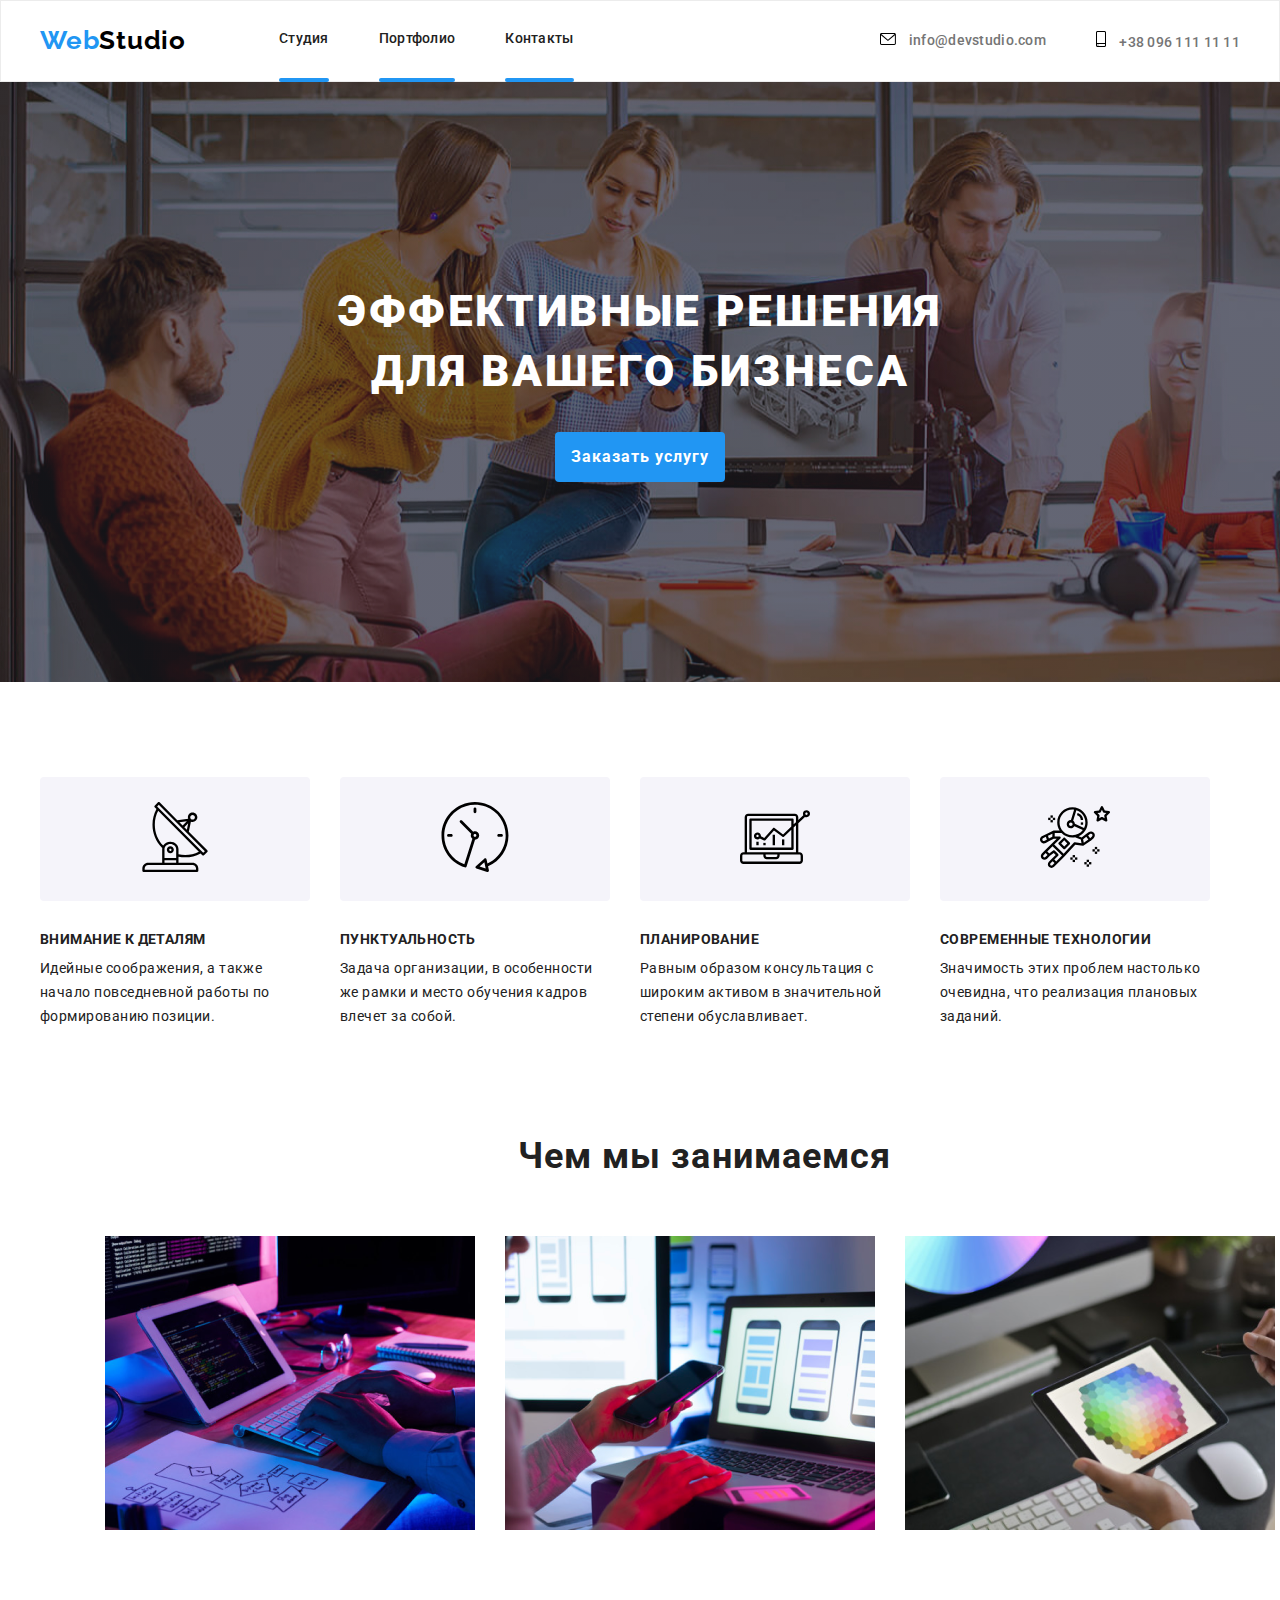
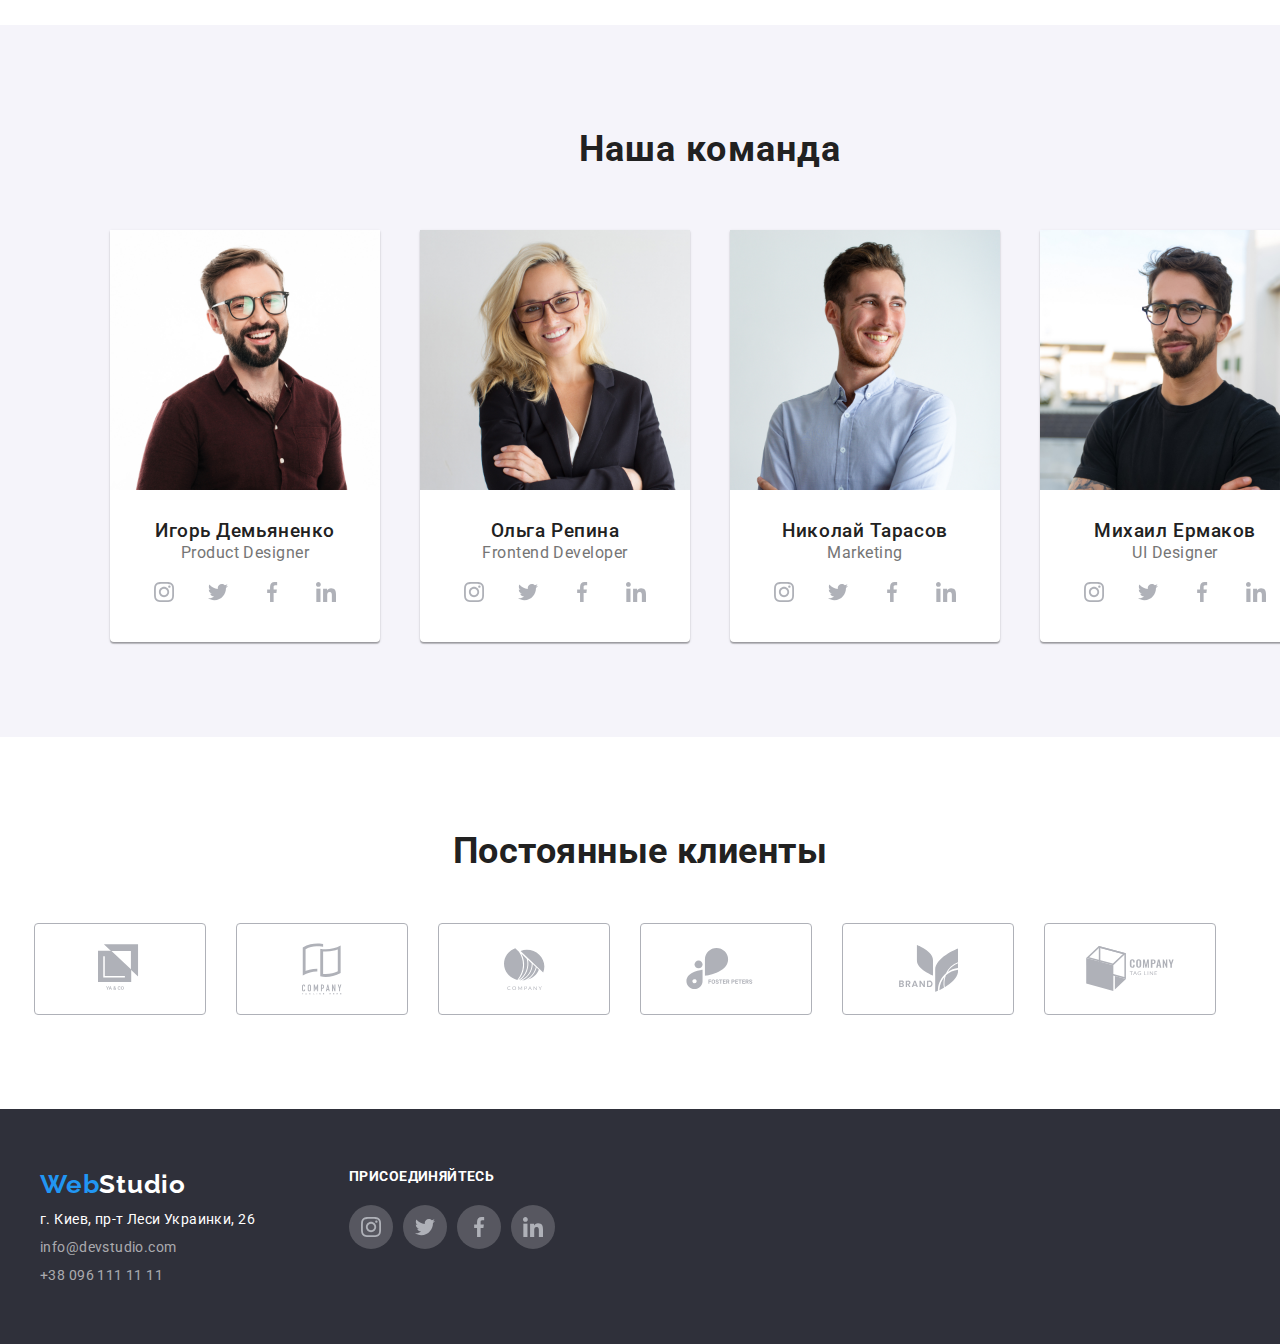
==== index.html @ 112b3b0e "копирует файлы работы №4" ====
<!DOCTYPE html>
<html lang="ru">
    <head>
    <meta charset="UTF-8">
    <meta name="viewport" content="width=device-width, initial-scale=1.0">
    <title> WebStudio </title>
    <link rel="stylesheet" href="https://cdnjs.cloudflare.com/ajax/libs/modern-normalize/1.0.0/modern-normalize.min.css"
    integrity="sha512-ISS7cAi1PEhQ8jnbJpJZMd29NlhNj4AWYyLOSp2CE/CsHxTCu+r+t0D2yoJudVrd0/8fTVPUVDzY5Tvli75u/g=="
    crossorigin="anonymous" />
    <link rel="preconnect" href="https://fonts.gstatic.com">
    <link href="https://fonts.googleapis.com/css2?family=Raleway&family=Roboto:wght@400;700;900&display=swap" rel="stylesheet">
    <link rel="stylesheet" href="./css/styles.css" />
    </head>
    <body class="body">

    <!--HEADER-->
        <header class="header">
            <div class="container">
                <nav class="container-nav" >
                <a lang="en" href="./index.html" class="logo"> <span class="logo-web">Web</span>Studio</a>
                <ul class="nav-list">
                    <li class="item"> <a class="nav-links current" href="./index.html"> Студия </a> </li>
                    <li class="item"> <a class="nav-links current" href="./portfolio.html"> Портфолио </a> </li>
                    <li class="item"> <a class="nav-links current" href=""> Контакты </a> </li>
                </ul>
                </nav>
                <ul class="cont-link list" >
                    <li class="item-cont">
                          <a class="contacts-link" href="mailto:info@devstudio.com">
                            <svg class="contacts-icon-mail">
                                <use href="./images/sprite.svg#icon-envelope">

                                </use>
                            </svg>    
                        info@devstudio.com </a>
                    </li>
                    <li class="item-cont">
                          <a class="contacts-link" href="tel:+380961111111">
                            <svg class="contacts-icon-phone">
                                <use href="./images/sprite.svg#icon-smartphone">
                            
                                </use>
                            </svg>
                     +38 096 111 11 11 </a>
                    </li>
                </ul>
           
            </div>
        </header>
 
    <!--HERO-->
        <main>
        <section class="hero-section">
            
            <div class="hero-container">
                <h1 class="hero-title">
                    Эффективные решения для вашего бизнеса</h1> 
                <button class="hero-button" type="button">Заказать услугу</button>
            </div>
        </section>

    <!--DETAILS-->
        <section class="details-section" >
            <div class="container">
                <ul class="opportunoties-icon-list">
                    <li class="list-item-icon">
                        <svg class="opportunities-icon">
                            <use href="./images/sprite.svg#antenna"></use>
                        </svg>
                    </li>
                    <li class="list-item-icon">
                        <svg class="opportunities-icon">
                            <use href="./images/sprite.svg#clock"></use>
                        </svg>
                    </li>
                    <li class="list-item-icon">
                        <svg class="opportunities-icon">
                            <use href="./images/sprite.svg#diagram"></use>
                        </svg>
                    </li>
                    <li class="list-item-icon">
                        <svg class="opportunities-icon">
                            <use href="./images/sprite.svg#astronaut"></use>
                        </svg>
                    </li>
                </ul>
            </div>
            <div class="container"> 
                <ul class="details">
                    <li class="details-list"><h2 class="details-list-titles">Внимание к деталям</h2><p class="description">Идейные соображения,
                     а также начало повседневной работы по формированию
                      позиции.</p></li>
                    <li class="details-list"><h2 class="details-list-titles">Пунктуальность</h2><p class="description">Задача организации, в особенности
                     же рамки и место обучения кадров влечет за собой.</p></li>
                    <li class="details-list"><h2 class="details-list-titles">Планирование</h2><p class="description">Равным образом консультация с широким 
                    активом в значительной степени обуславливает.</p></li>
                    <li class="details-list"><h2 class="details-list-titles">Современные технологии</h2><p class="description">Значимость этих проблем
                     настолько очевидна, что реализация плановых заданий.</p></li>
                </ul>
            </div>
           
        </section>

       <!-- Whot we do-->
       <section class="whotwedo-section">
            <div class="container"><h2 class="imeges-title">Чем мы занимаемся</h2>
                <ul class="imeges-list">
                    <li class="whotwedo-item"> <img src="./images/img-1.png" alt="#" width="370" height="294"></li>
                    <li class="whotwedo-item"> <img src="./images/img-2.png" alt="#" width="370" height="294"></li>
                    <li class="whotwedo-item"> <img src="./images/img-3.png" alt="#" width="370" height="294"></li>
                </ul>
            </div>
       </section> 

       <!-- Team -->
            <section class="our-team">
                <div class="container"><h2 class="our-team-title">Наша команда</h2>
                <ul class="our-team-list">
                    <li class="our-team-list-card"> <img src="./images/igor.jpg" alt="" width="270" height="260">
                        <h3 class="name">Игорь Демьяненко</h3>
                        <p class="name-position">Product Designer</p>
                            <ul class="social-list">
                                <li class="social-list-item">
                                    <a href="" class="social-list-link">
                                        <svg class="social-list-icon">
                                            <use href="./images/sprite.svg#instagram"></use>
                                        </svg>
                                    </a>
                                </li>
                                <li class="social-list-item">
                                    <a href="" class="social-list-link">
                                        <svg class="social-list-icon">
                                            <use href="./images/sprite.svg#twitter"></use>
                                        </svg>
                                    </a>
                                </li>
                                <li class="social-list-item">
                                    <a href="" class="social-list-link">
                                        <svg class="social-list-icon">
                                            <use href="./images/sprite.svg#facebook"></use>
                                        </svg>
                                    </a>
                                </li>
                                <li class="social-list-item">
                                    <a href="" class="social-list-link">
                                        <svg class="social-list-icon">
                                            <use href="./images/sprite.svg#linkedin"></use>
                                        </svg>
                                    </a>
                                </li>
                            </ul>
                    </li>
                    <li class="our-team-list-card"> <img src="./images/olga.jpg" alt="" width="270" height="260">
                        <h3 class="name">Ольга Репина</h3>
                        <p class="name-position">Frontend Developer</p>
                            <ul class="social-list">
                                <li class="social-list-item">
                                    <a href="" class="social-list-link">
                                        <svg class="social-list-icon">
                                            <use href="./images/sprite.svg#instagram"></use>
                                        </svg>
                                    </a>
                                </li>
                                <li class="social-list-item">
                                    <a href="" class="social-list-link">
                                        <svg class="social-list-icon">
                                            <use href="./images/sprite.svg#twitter"></use>
                                        </svg>
                                    </a>
                                </li>
                                <li class="social-list-item">
                                    <a href="" class="social-list-link">
                                        <svg class="social-list-icon">
                                            <use href="./images/sprite.svg#facebook"></use>
                                        </svg>
                                    </a>
                                </li>
                                <li class="social-list-item">
                                    <a href="" class="social-list-link">
                                        <svg class="social-list-icon">
                                            <use href="./images/sprite.svg#linkedin"></use>
                                        </svg>
                                    </a>
                                </li>
                            </ul>
                            
                    </li>
                    <li class="our-team-list-card"> <img src="./images/nikolai.jpg" alt="" width="270" height="260">
                        <h3 class="name">Николай Тарасов</h3>
                        <p class="name-position">Marketing</p>
                            <ul class="social-list">
                                <li class="social-list-item">
                                    <a href="" class="social-list-link">
                                        <svg class="social-list-icon">
                                            <use href="./images/sprite.svg#instagram"></use>
                                        </svg>
                                    </a>
                                </li>
                                <li class="social-list-item">
                                    <a href="" class="social-list-link">
                                        <svg class="social-list-icon">
                                            <use href="./images/sprite.svg#twitter"></use>
                                        </svg>
                                    </a>
                                </li>
                                <li class="social-list-item">
                                    <a href="" class="social-list-link">
                                        <svg class="social-list-icon">
                                            <use href="./images/sprite.svg#facebook"></use>
                                        </svg>
                                    </a>
                                </li>
                                <li class="social-list-item">
                                    <a href="" class="social-list-link">
                                        <svg class="social-list-icon">
                                            <use href="./images/sprite.svg#linkedin"></use>
                                        </svg>
                                    </a>
                                </li>
                            </ul>
                    </li>
                    <li class="our-team-list-card"> <img src="./images/mikhail.jpg" alt="" width="270" height="260">
                        <h3 class="name">Михаил Ермаков</h3>
                        <p class="name-position">UI Designer</p>
                            <ul class="social-list">
                                <li class="social-list-item">
                                    <a href="" class="social-list-link">
                                        <svg class="social-list-icon">
                                            <use href="./images/sprite.svg#instagram"></use>
                                        </svg>
                                    </a>
                                </li>
                                <li class="social-list-item">
                                    <a href="" class="social-list-link">
                                        <svg class="social-list-icon">
                                            <use href="./images/sprite.svg#twitter"></use>
                                        </svg>
                                    </a>
                                </li>
                                <li class="social-list-item">
                                    <a href="" class="social-list-link">
                                        <svg class="social-list-icon">
                                            <use href="./images/sprite.svg#facebook"></use>
                                        </svg>
                                    </a>
                                </li>
                                <li class="social-list-item">
                                    <a href="" class="social-list-link">
                                        <svg class="social-list-icon">
                                            <use href="./images/sprite.svg#linkedin"></use>
                                        </svg>
                                    </a>
                                </li>
                            </ul>
                    </li>
                </ul>
                </div>
          
            </section>

            <!--Client section--> 

            <section class="client-section">
                <div class="container">
                    <h2 class="client-title">Постоянные клиенты</h2>
                    <ul class="client-list">
                        <li>
                            <a href="#" class="client-link">
                                <svg class="client-icon logo-1">
                                    <use href="./images/sprite.svg#logo-1"></use>
                                </svg>
                            </a>
                        </li>
                        <li>
                            <a href="#" class="client-link">
                                <svg class="client-icon logo-2">
                                    <use href="./images/sprite.svg#logo-2"></use>
                                </svg>
                            </a>
                        </li>
                        <li>
                            <a href="#" class="client-link">
                                <svg class="client-icon logo-3">
                                    <use href="./images/sprite.svg#logo-3"></use>
                                </svg>
                            </a>
                        </li>
                        <li>
                            <a href="#" class="client-link ">
                                <svg class="client-icon logo-4">
                                    <use href="./images/sprite.svg#logo-4"></use>
                                </svg>
                            </a>
                        </li>
                        <li>
                            <a href="#" class="client-link">
                                <svg class="client-icon logo-5">
                                    <use href="./images/sprite.svg#logo-5"></use>
                                </svg>
                            </a>
                        </li>
                        <li>
                            <a href="#" class="client-link">
                                <svg class="client-icon  logo-6">
                                    <use href="./images/sprite.svg#logo-6"></use>
                                </svg>
                            </a>
                        </li>
                    </ul>
                </div>
            </section>
        </main>

       <!--Footer-->
        <footer class="footer"> 
        <div class="footer-container">  
            <div class="address-container">
                <a lang="en" href="./index.html" class="logo">
                    <span class="logo-web">Web</span>Studio</a>
                
                <address>
                    <ul class="address">
                        <li class="footer-navigation-list-item"> <a class="address-color"
                                href="https://www.google.com/maps/place/%D0%B1%D1%83%D0%BB.+%D0%9B%D0%B5%D1%81%D0%B8+%D0%A3%D0%BA%D1%80%D0%B0%D0%B8%D0%BD%D0%BA%D0%B8,+26,+%D0%9A%D0%B8%D0%B5%D0%B2,+02000/@50.4265841,30.5361971,17z/data=!3m1!4b1!4m5!3m4!1s0x40d4cf0e033ecbe9:0x57a4dffefec77da0!8m2!3d50.4265807!4d30.5383858">
                                г. Киев, пр-т Леси Украинки, 26 </a> </li>
                        <li class="footer-navigation-list-item"> <a href="mailto:info@devstudio.com">
                                info@devstudio.com </a> </li>
                        <li class="footer-navigation-list-item"> <a href="tel:+380961111111">
                                +38 096 111 11 11 </a> </li>
                    </ul>
                </address>
            </div> 
             
            <div class="join-us">
                <h3 class="footer-title">
                    присоединяйтесь
                </h3>
                <ul class="social-list-footer">
                    <li class="footer-social-item">
                        <a href="" class="footer-social-link">
                            <svg class="social-list-icon">
                                <use href="./images/sprite.svg#instagram"></use>
                            </svg>
                        </a>
                    </li>
                    <li class="footer-social-item">
                        <a href="" class="footer-social-link">
                            <svg class="social-list-icon">
                                <use href="./images/sprite.svg#twitter"></use>
                            </svg>
                        </a>
                    </li>
                    <li class="footer-social-item">
                        <a href="" class="footer-social-link">
                            <svg class="social-list-icon">
                                <use href="./images/sprite.svg#facebook"></use>
                            </svg>
                        </a>
                    </li>
                    <li class="footer-social-item">
                        <a href="" class="footer-social-link">
                            <svg class="social-list-icon">
                                <use href="./images/sprite.svg#linkedin"></use>
                            </svg>
                        </a>
                    </li>
                </ul>
            </div>
        </div>
    
    
        </footer>
    </body>

</html>
---- css/styles.css ----
body {
  margin: 0;
  background-color: var(--white-color);
  color: var(--text-head-color);
  font-family: "Roboto", sans-serif;
  /* font-weight: var(--bold-font-weight);
  letter-spacing: var(--letter-spacing); */
  font-style: normal;
  letter-spacing: 0.03em;
}

h1,
h2,
h3,
h4,
h5,
h6,
p {
  margin: 0px;
}

ul {
  list-style-type: none;
  margin: 0px;
  padding: 0px;
}
link {
  font-style: none;
  text-decoration: none;
}
img {
  display: block;
  min-width: 100px;
}
a {
  text-decoration: none;
}
button {
  font-family: inherit;
}

:root {
  --text-font: "Roboto", sans-serif;
  --text-main-color: #757575;
  --icon-color: #afb1b8;
  --text-head-color: #212121;
  --accent-color: #2196f3;
  --white-color: #ffffff;
  --black-color: #000000;
  --contacts-color: rgba(255, 255, 255, 0.6);
  --background-main: #2f303a;
  --background-team: #f5f4fa;
  --border-work-examples: #eeeeee;
  --portfolio-border: #ececec;
}
.container {
  width: 1200px;
  margin: 0 auto;
  padding: 0px 15px;
}

/*======= HEADER ======*/
.header {
  display: flex;
  align-items: center;
  height: 80px;
  border: 1px solid #ececec;
}
.header .container {
  display: flex;
  align-items: center;
}
.container-nav {
  display: flex;
  align-items: center;
}
.nav-list {
  display: flex;
  align-items: center;
}
.item {
  position: relative;
}
.nav-list .item:not(:last-child) {
  margin-right: 50px;
}
.cont-link {
  display: flex;
  margin-left: auto;
  align-items: center;
}

.cont-link .item-cont:not(:first-child) {
  margin-left: 50px;
}

.logo {
  margin-right: 93px;
  font-family: Raleway;
  font-weight: 700;
  font-size: 26px;
  line-height: 1.2;
  letter-spacing: 0.03em;
  color: #000000;
}

.logo-web {
  color: var(--accent-color);
}
.current::after {
  content: "";
  position: relative;
  display: block;
  bottom: -29px;
  left: 0px;
  height: 4px;
  border-radius: 2px;
  background-color: var(--accent-color);
}
.nav-links .current {
  color: var(--accent-color);
}
.nav-links {
  display: block;
  font-family: Roboto;
  font-style: normal;
  font-weight: 500;
  font-size: 14px;
  line-height: 1.42;
  letter-spacing: 0.02em;
  color: #212121;
}
.nav-links:focus,
.nav-links:hover {
  color: var(--accent-color);
}

.contacts-link {
  display: block;
  font-family: Roboto;
  font-style: normal;
  font-weight: 500;
  font-size: 14px;
  line-height: 1.14;
  letter-spacing: 0.02em;

  color: var(--text-main-color);
}
.contacts-link:hover,
.contacts-link:focus {
  color: var(--accent-color);
}
.contacts-icon-mail {
  width: 16px;
  height: 12px;
  margin-right: 10px;
}
.contacts-icon-phone {
  width: 10px;
  height: 16px;
  margin-right: 10px;
}
.contacts-link:hover .contacts-icon-mail,
.contacts-link:focus .contacts-icon-mail {
  fill: var(--accent-color);
}
.contacts-link:hover .contacts-icon-phone,
.contacts-link:focus .contacts-icon-phone {
  fill: var(--accent-color);
}
/* ====== HERO ======= */

.hero-section {
  background-color: #2f303a;
  background-image: linear-gradient(
      rgba(47, 48, 58, 0.4),
      rgba(47, 48, 58, 0.4)
    ),
    url(../images/hero-bg.jpg);
  padding-top: 200px;
  padding-bottom: 200px;
  text-align: center;
}

.hero-container {
  max-width: 695px;
  margin-right: auto;
  margin-left: auto;
}

.hero-title {
  font-weight: 900;
  font-size: 44px;
  line-height: 1.36;
  letter-spacing: 0.06em;
  text-transform: uppercase;
  color: #ffffff;
  margin-bottom: 30px;
}
.hero-button {
  min-width: 170px;
  padding: 10px 15px;

  font-weight: bold;
  font-size: 16px;
  line-height: 1.875;
  border-radius: 4px;
  border: 0px;
  background-color: #2196f3;
  align-items: center;
  text-align: center;
  letter-spacing: 0.06em;
  color: #ffffff;
}

/* ======== Details ========*/
.opportunoties-icon-list {
  display: flex;
}
.list-item-icon {
  background: #f5f4fa;
  border-radius: 4px;
  padding: 25px 100px;
  margin-right: 30px;
  margin-bottom: 30px;
}
.opportunities-icon {
  width: 70px;
  height: 70px;
}
.details-section {
  padding-top: 95px;
  padding-bottom: 95px;
}

.details {
  display: flex;
  width: 1170px;
  height: 101px;
}

.details-list:not(:last-child) {
  margin-right: 30px;
}

.details-list {
  width: 270px;
}

.details-list-titles {
  margin-bottom: 10px;

  font-weight: bold;
  font-size: 14px;
  line-height: 1.143;
  letter-spacing: 0.03em;
  text-transform: uppercase;
  color: #212121;
}

.description {
  font-weight: 400;
  font-size: 14px;
  line-height: 1.71;
}

/* ===== Whot we do===== */

.whotwedo-section {
  padding-bottom: 95px;
  margin: 0px 89.5px;
}
.imeges-title {
  font-weight: bold;
  font-size: 36px;
  line-height: 1.66;
  text-align: center;
  letter-spacing: 0.03em;
  color: #212121;
  margin-bottom: 50px;
}

.imeges-list {
  display: flex;
}

.imeges-list :not(:last-child) {
  margin-right: 30px;
}

/* -- Team -- */

.our-team {
  padding: 95px;
  background-color: #f5f4fa;
}
.our-team-title {
  font-weight: bold;
  font-size: 36px;
  line-height: 1.66;
  text-align: center;
  letter-spacing: 0.03em;
  color: #212121;
  margin-bottom: 50px;
}

.our-team-list {
  display: flex;
  justify-content: space-between;
  margin-top: 50px;
}
.our-team-list > li:not(:last-child) {
  margin-right: 30px;
}

.our-team-list-card {
  display: flex;
  flex-direction: column;
  width: 270px;
  height: 412px;
  border-radius: 0px 0px 4px 4px;
  background: #ffffff;
  box-shadow: 0px 1px 3px rgba(0, 0, 0, 0.12), 0px 1px 1px rgba(0, 0, 0, 0.14),
    0px 2px 1px rgba(0, 0, 0, 0.2);
}

.our-team-list-card > img {
  width: 100%;
  height: 260px;
}

.name {
  margin: 30px auto 10px auto;
  font-weight: 500;
  line-height: 1.187;
  letter-spacing: 0.03em;
  color: #212121;
}
.name-position {
  margin: 0 auto 0 auto;
  margin-bottom: 16px;
  font-weight: normal;
  font-size: 16px;
  line-height: 1.187px;
  text-align: center;
  letter-spacing: 0.03em;
  color: #757575;
}

.social-list {
  display: flex;
  justify-content: space-between;
  padding-left: 32px;
  padding-right: 32px;
  padding-bottom: 30px;
}

.social-list-icon {
  width: 20px;
  height: 20px;
  fill: var(--icon-color);
}

.social-list-link {
  display: flex;
  justify-content: center;
  align-items: center;
  width: 44px;
  height: 44px;
  border-radius: 50%;
  background-color: #ffffff;
}
.social-list-link:hover,
.social-list-link:focus {
  background-color: var(--accent-color);
}
.social-list-link:hover .social-list-icon,
.social-list-link:focus .social-list-icon {
  fill: #ffffff;
}

/* ---Client section--- */
.client-section {
  padding-top: 94px;
  padding-bottom: 94px;
}
.client-title {
  margin-top: 0px;
  margin-bottom: 50px;
  font-weight: 700;
  font-size: 36px;
  line-height: 1.16;
  text-align: center;
}
/* .client-icon:hover,
.client-icon:focus {
  background-color: var(--accent-color);
} */
.client-list {
  display: flex;
  justify-content: center;
}
.client-link:hover,
.client-link:focus {
  fill: var(--accent-color);
  border: 1px solid var(--accent-color);
}

.client-link:last-child {
  margin-left: 0px;
}
.logo-1 {
  width: 44.27px;
  height: 49.23px;
}
.logo-2 {
  width: 40px;
  height: 52px;
}
.logo-3 {
  width: 41px;
  height: 46.6px;
}
.logo-4 {
  width: 79.66px;
  height: 42.02px;
}
.logo-5 {
  width: 59px;
  height: 47px;
}
.logo-6 {
  width: 88.48px;
  height: 45.44px;
}

.client-link {
  display: flex;
  justify-content: center;
  align-items: center;
  width: 170px;
  height: 90px;
  margin-right: 30px;
  cursor: pointer;
  border: 1px solid var(--icon-color);
  fill: var(--icon-color);
  border-radius: 4px;
}
/*  --Footer--  */

.footer {
  padding: 60px 0;
  background-color: #2f303a;
}
.footer-container {
  width: 1200px;
  padding-right: 15px;
  padding-left: 15px;
  margin-left: auto;
  margin-right: auto;
}
.address-container {
  margin-right: 70px;
}

.footer .footer-container {
  display: flex;
}
.footer-container {
  display: flex;
}
.footer-title {
  margin-top: 0px;
  margin-bottom: 20px;
  color: var(--secondary-text-color);
  font-weight: 700;
  font-size: 14px;
  line-height: 1.14;
  text-transform: uppercase;
}
.join-us {
  font-weight: 900;
  font-size: 14px;
  line-height: 1.142;
  letter-spacing: 0.03em;
  text-transform: uppercase;
  color: #ffffff;
  /* margin-bottom: 20px; */
}
.footer-social-item {
  display: flex;
  justify-content: center;
  align-items: center;
  width: 44px;
  height: 44px;
  border-radius: 50%;
  cursor: pointer;
  fill: var(--icon-color);
  background: rgba(255, 255, 255, 0.1);
}
.footer-social-item:hover .social-list-icon,
.footer-social-item:focus .social-list-icon {
  fill: #ffffff;
}
.footer-social-link {
  display: flex;
  justify-content: center;
  align-items: center;
  width: 44px;
  height: 44px;
  border-radius: 50%;
  cursor: pointer;
  fill: var(--text-main-color);
  background: rgba(255, 255, 255, 0.1);
}
.footer-social-link:hover,
.footer-social-link:focus {
  background-color: var(--accent-color);
}

.social-list-footer {
  display: flex;
  align-items: baseline;
}
.footer-social-item {
  margin-right: 10px;
}

.footer .logo {
  color: #ffffff;
}

.address > li > a {
  font-style: normal;
  font-weight: normal;
  font-size: 14px;
  line-height: 1.5px;
  letter-spacing: 0.03em;
  color: rgba(255, 255, 255, 0.6);
}
.address > li:first-of-type > a {
  color: #ffffff;
}

.footer-navigation-list-item {
  margin-top: 9px;
}

/*======PORTFOLIO========*/
.portfolio-section {
  padding-top: 77px;
  padding-bottom: 94px;
}
.portfolio-buttons {
  display: flex;
  justify-content: center;
  margin-bottom: 50px;
}

.button {
  display: inline-block;
  background-color: var(--background-team);
  font-family: Roboto;
  font-weight: 500;
  font-size: 16px;
  line-height: 1.62;
  letter-spacing: 0.03em;
  text-align: center;
  border: 0px;
  border-radius: 4px;
  padding: 6px 22px;
  margin-left: 8px;
  transition: transform 250ms cubic-bezier(0.4, 0, 0.2, 1);
}
.portfolio-card {
  display: flex;
  flex-wrap: wrap;
}
.project-card-link {
  display: block;
}
.project {
  width: 370px;
  border: 1px solid var(--border-work-examples);
  margin-right: 30px;
  margin-bottom: 30px;
}
.project:nth-child(3n) {
  margin-right: 0px;
}
.card-text {
  padding: 20px 24px;
}
.portfolio-image-title {
  margin-bottom: 4px;
  color: var(--text-head-color);
  font-weight: 700;
  font-size: 18px;
  line-height: 2;
  letter-spacing: 0.06em;
}
.image-description {
  margin-top: 0px;
  color: var(--text-main-color);
  font-weight: 400;
  font-size: 16px;
  line-height: 1.87;
}
.overlay-text-container {
  position: relative;
  overflow: hidden;
}

.overlay {
  position: absolute;
  left: 0;
  top: 0;
  width: 100%;
  height: 100%;
  color: #ffffff;
  font-style: normal;
  font-weight: normal;
  font-size: 18px;
  line-height: 1.56;
  background-color: rgb(33, 150, 243, 0.9);
  padding: 24px;
  transform: translateY(100%);
  transition: transform 250ms linear;
}
.project-card-link:hover .overlay,
.project-card-link:focus .overlay {
  transform: translateY(0%);
}
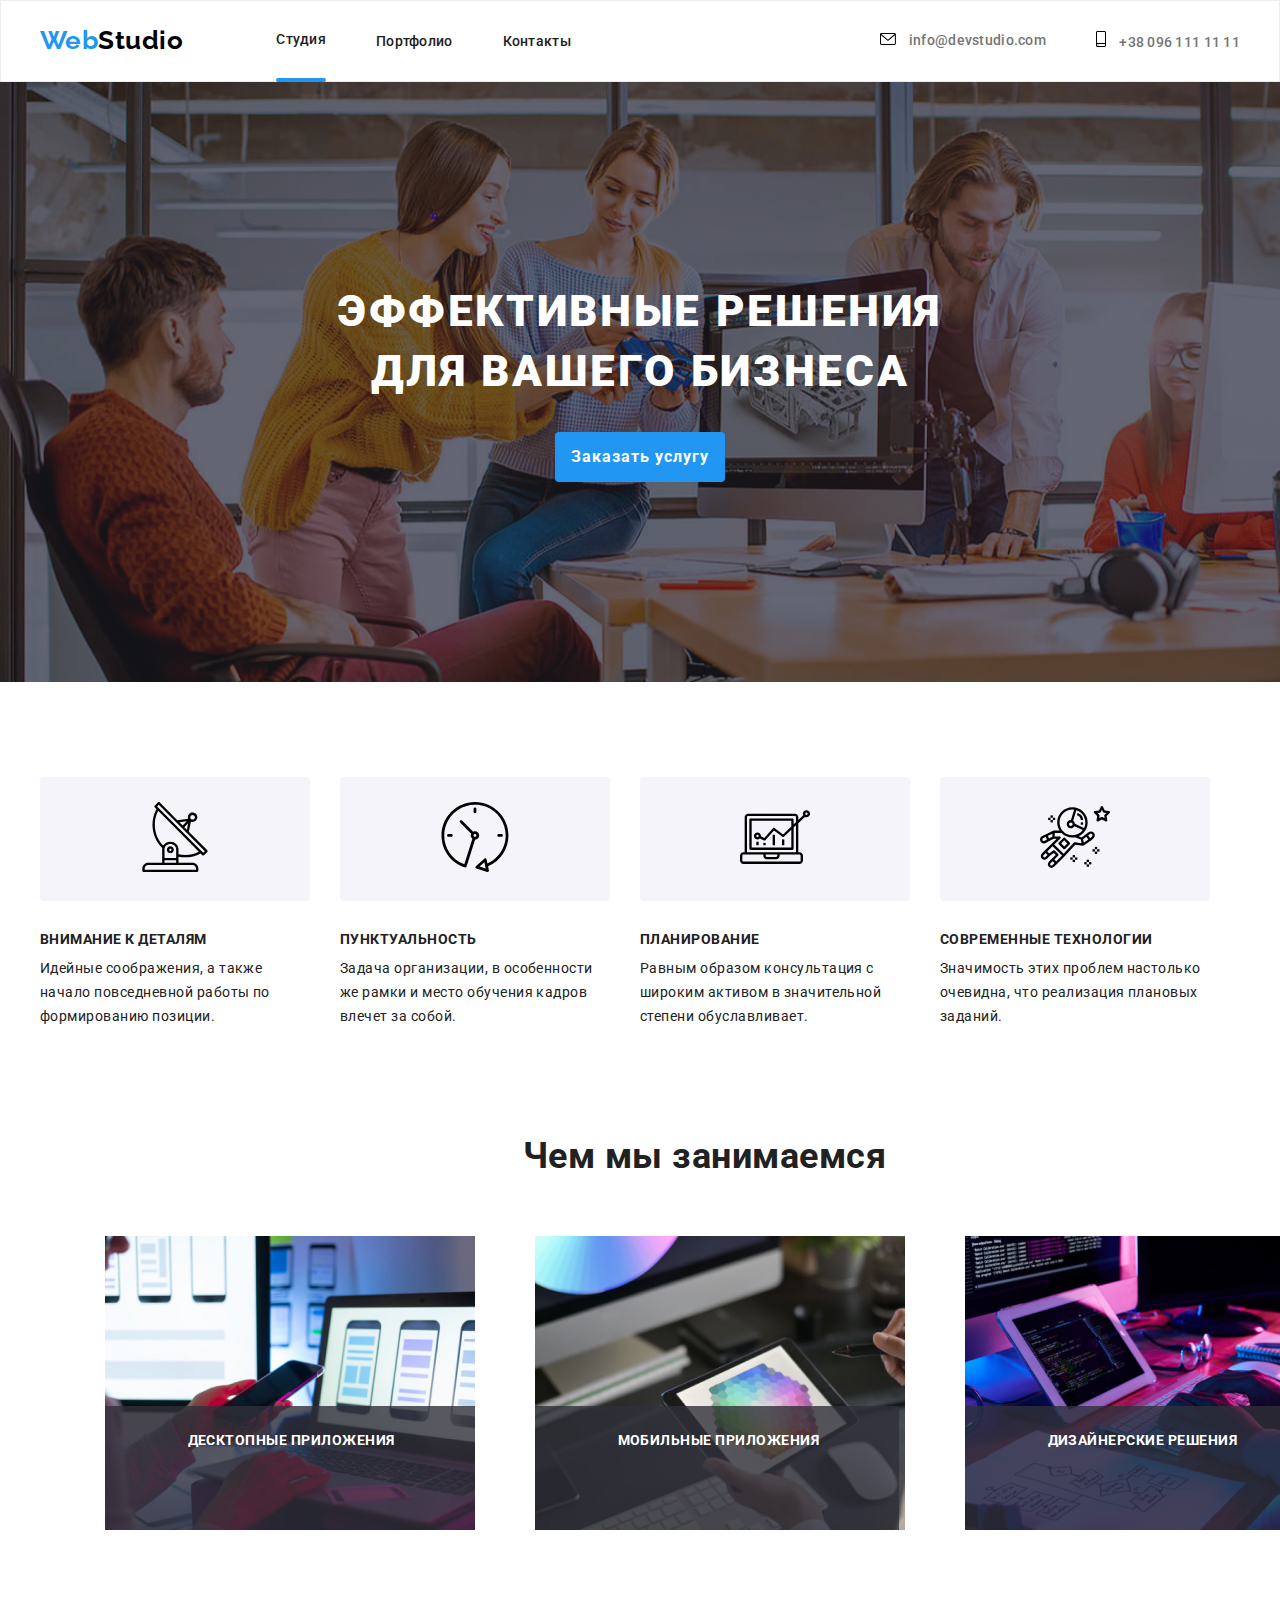
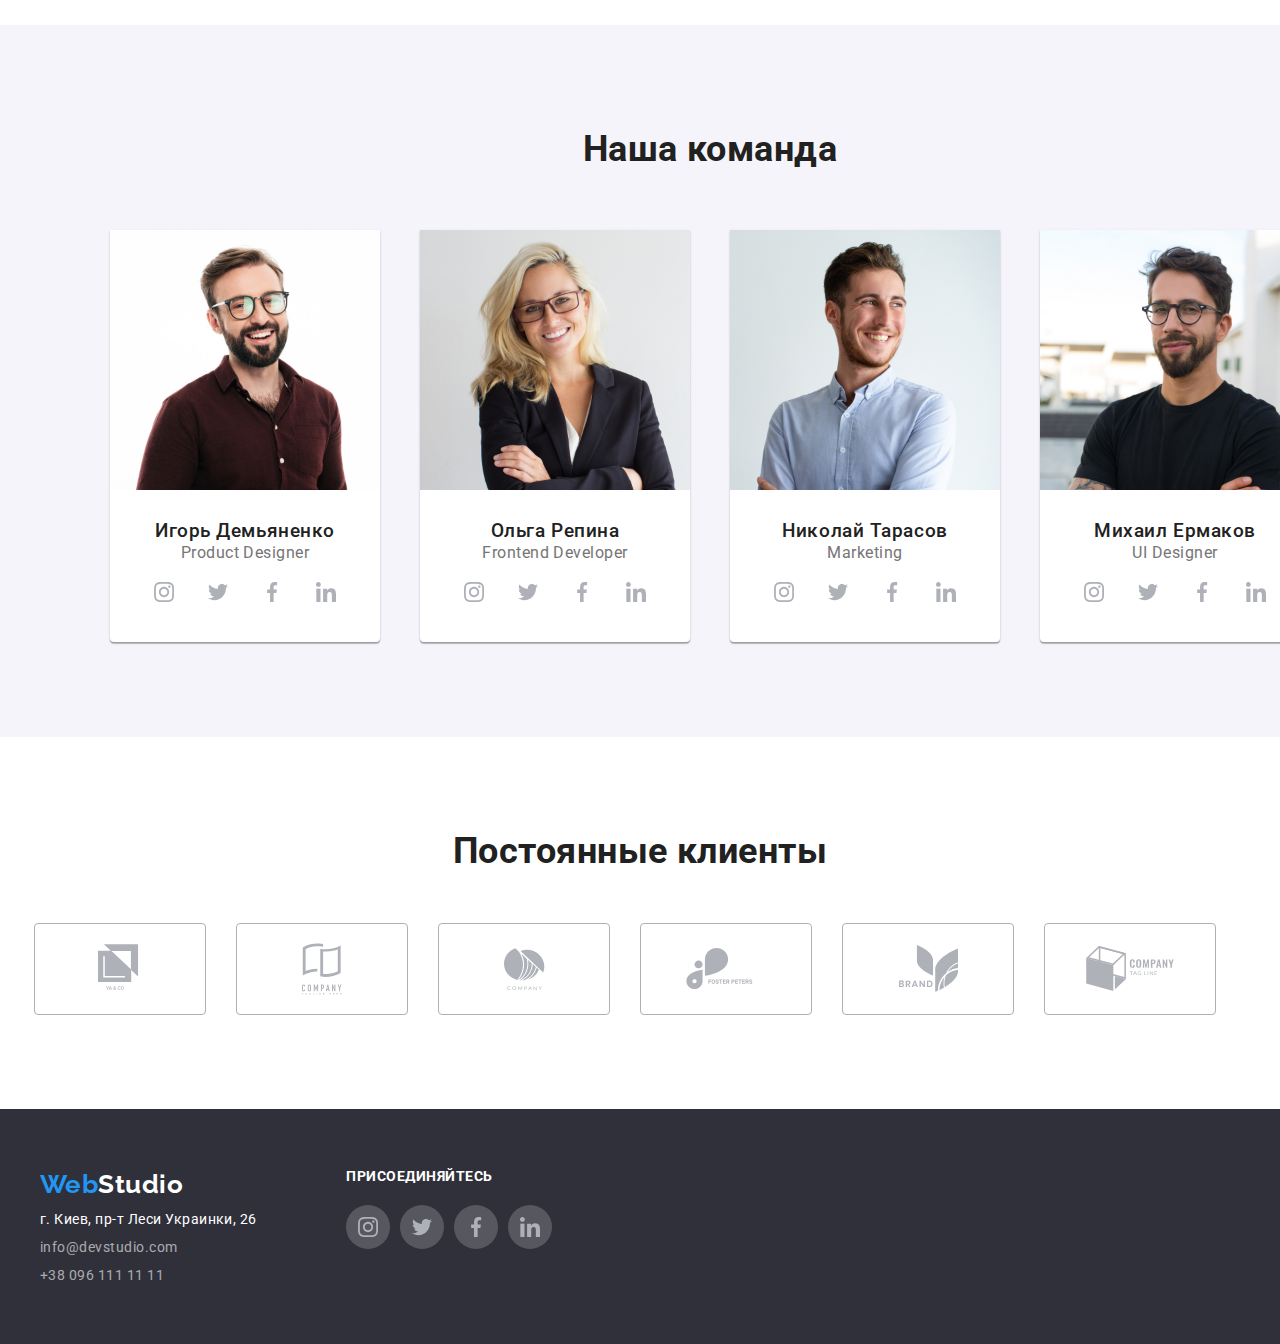
==== commit 6c300535: "добавляет transitions" ====
--- a/index.html
+++ b/index.html
@@ -8,7 +8,9 @@
     integrity="sha512-ISS7cAi1PEhQ8jnbJpJZMd29NlhNj4AWYyLOSp2CE/CsHxTCu+r+t0D2yoJudVrd0/8fTVPUVDzY5Tvli75u/g=="
     crossorigin="anonymous" />
     <link rel="preconnect" href="https://fonts.gstatic.com">
-    <link href="https://fonts.googleapis.com/css2?family=Raleway&family=Roboto:wght@400;700;900&display=swap" rel="stylesheet">
+    <link rel="preconnect" href="https://fonts.gstatic.com">
+    <link href="https://fonts.googleapis.com/css2?family=Raleway:wght@700&family=Roboto:wght@400;700;900&display=swap"
+        rel="stylesheet">
     <link rel="stylesheet" href="./css/styles.css" />
     </head>
     <body class="body">
@@ -19,9 +21,9 @@
                 <nav class="container-nav" >
                 <a lang="en" href="./index.html" class="logo"> <span class="logo-web">Web</span>Studio</a>
                 <ul class="nav-list">
-                    <li class="item"> <a class="nav-links current" href="./index.html"> Студия </a> </li>
-                    <li class="item"> <a class="nav-links current" href="./portfolio.html"> Портфолио </a> </li>
-                    <li class="item"> <a class="nav-links current" href=""> Контакты </a> </li>
+                    <li class="item"> <a class="nav-links current " href="./index.html"> Студия </a> </li>
+                    <li class="item"> <a class="nav-links " href="./portfolio.html"> Портфолио </a> </li>
+                    <li class="item"> <a class="nav-links " href=""> Контакты </a> </li>
                 </ul>
                 </nav>
                 <ul class="cont-link list" >
@@ -105,9 +107,24 @@
        <section class="whotwedo-section">
             <div class="container"><h2 class="imeges-title">Чем мы занимаемся</h2>
                 <ul class="imeges-list">
-                    <li class="whotwedo-item"> <img src="./images/img-1.png" alt="#" width="370" height="294"></li>
-                    <li class="whotwedo-item"> <img src="./images/img-2.png" alt="#" width="370" height="294"></li>
-                    <li class="whotwedo-item"> <img src="./images/img-3.png" alt="#" width="370" height="294"></li>
+                    <li class="whotwedo-item"> 
+                        <div class="whotwedo-overlay">
+                            <img src="./images/img-2.png" alt="#" width="370" height="294">
+                            <p class="whotwedo-overlay-text">Десктопные приложения</p>
+                        </div>
+                    </li>
+                    <li class="whotwedo-item"> 
+                        <div class="whotwedo-overlay">
+                            <img src="./images/img-3.png" alt="#" width="370" height="294">
+                            <p class="whotwedo-overlay-text">Мобильные приложения</p>
+                        </div>
+                    </li>
+                    <li class="whotwedo-item"> 
+                        <div class="whotwedo-overlay">
+                            <img src="./images/img-1.png" alt="#" width="370" height="294">
+                            <p class="whotwedo-overlay-text">Дизайнерские решения</p>
+                        </div>
+                    </li>
                 </ul>
             </div>
        </section> 
@@ -310,6 +327,7 @@
                 </div>
             </section>
         </main>
+        
 
        <!--Footer-->
         <footer class="footer"> 
@@ -370,6 +388,7 @@
     
     
         </footer>
+        
     </body>
 
 </html>--- a/css/styles.css
+++ b/css/styles.css
@@ -1,10 +1,7 @@
 body {
   margin: 0;
-  background-color: var(--white-color);
   color: var(--text-head-color);
   font-family: "Roboto", sans-serif;
-  /* font-weight: var(--bold-font-weight);
-  letter-spacing: var(--letter-spacing); */
   font-style: normal;
   letter-spacing: 0.03em;
 }
@@ -78,9 +75,7 @@
   display: flex;
   align-items: center;
 }
-.item {
-  position: relative;
-}
+
 .nav-list .item:not(:last-child) {
   margin-right: 50px;
 }
@@ -100,7 +95,6 @@
   font-weight: 700;
   font-size: 26px;
   line-height: 1.2;
-  letter-spacing: 0.03em;
   color: #000000;
 }
 
@@ -117,18 +111,16 @@
   border-radius: 2px;
   background-color: var(--accent-color);
 }
-.nav-links .current {
+.current {
   color: var(--accent-color);
 }
 .nav-links {
-  display: block;
-  font-family: Roboto;
-  font-style: normal;
   font-weight: 500;
   font-size: 14px;
   line-height: 1.42;
   letter-spacing: 0.02em;
   color: #212121;
+  transition: color 250ms cubic-bezier(0.4, 0, 0.2, 1);
 }
 .nav-links:focus,
 .nav-links:hover {
@@ -137,14 +129,12 @@
 
 .contacts-link {
   display: block;
-  font-family: Roboto;
-  font-style: normal;
   font-weight: 500;
   font-size: 14px;
   line-height: 1.14;
   letter-spacing: 0.02em;
-
   color: var(--text-main-color);
+  transition: color 250ms cubic-bezier(0.4, 0, 0.2, 1);
 }
 .contacts-link:hover,
 .contacts-link:focus {
@@ -154,11 +144,13 @@
   width: 16px;
   height: 12px;
   margin-right: 10px;
+  transition: fill 250ms cubic-bezier(0.4, 0, 0.2, 1);
 }
 .contacts-icon-phone {
   width: 10px;
   height: 16px;
   margin-right: 10px;
+  transition: fill 250ms cubic-bezier(0.4, 0, 0.2, 1);
 }
 .contacts-link:hover .contacts-icon-mail,
 .contacts-link:focus .contacts-icon-mail {
@@ -253,7 +245,6 @@
   font-weight: bold;
   font-size: 14px;
   line-height: 1.143;
-  letter-spacing: 0.03em;
   text-transform: uppercase;
   color: #212121;
 }
@@ -275,7 +266,6 @@
   font-size: 36px;
   line-height: 1.66;
   text-align: center;
-  letter-spacing: 0.03em;
   color: #212121;
   margin-bottom: 50px;
 }
@@ -287,7 +277,24 @@
 .imeges-list :not(:last-child) {
   margin-right: 30px;
 }
-
+.whotwedo-overlay {
+  position: relative;
+}
+.whotwedo-overlay-text {
+  padding: 27px 80px 27px 83px;
+  position: absolute;
+  bottom: 0px;
+  left: 0px;
+  max-width: 100%;
+  height: 70px;
+  background: rgba(47, 48, 58, 0.8);
+  color: var(--white-color);
+  font-weight: 700;
+  font-size: 14px;
+  line-height: 1.14;
+  text-align: center;
+  text-transform: uppercase;
+}
 /* -- Team -- */
 
 .our-team {
@@ -299,7 +306,6 @@
   font-size: 36px;
   line-height: 1.66;
   text-align: center;
-  letter-spacing: 0.03em;
   color: #212121;
   margin-bottom: 50px;
 }
@@ -339,11 +345,9 @@
 .name-position {
   margin: 0 auto 0 auto;
   margin-bottom: 16px;
-  font-weight: normal;
   font-size: 16px;
   line-height: 1.187px;
   text-align: center;
-  letter-spacing: 0.03em;
   color: #757575;
 }
 
@@ -359,6 +363,7 @@
   width: 20px;
   height: 20px;
   fill: var(--icon-color);
+  transition: fill 250ms cubic-bezier(0.4, 0, 0.2, 1);
 }
 
 .social-list-link {
@@ -369,6 +374,7 @@
   height: 44px;
   border-radius: 50%;
   background-color: #ffffff;
+  transition: background-color 250ms cubic-bezier(0.4, 0, 0.2, 1);
 }
 .social-list-link:hover,
 .social-list-link:focus {
@@ -392,48 +398,11 @@
   line-height: 1.16;
   text-align: center;
 }
-/* .client-icon:hover,
-.client-icon:focus {
-  background-color: var(--accent-color);
-} */
+
 .client-list {
   display: flex;
   justify-content: center;
 }
-.client-link:hover,
-.client-link:focus {
-  fill: var(--accent-color);
-  border: 1px solid var(--accent-color);
-}
-
-.client-link:last-child {
-  margin-left: 0px;
-}
-.logo-1 {
-  width: 44.27px;
-  height: 49.23px;
-}
-.logo-2 {
-  width: 40px;
-  height: 52px;
-}
-.logo-3 {
-  width: 41px;
-  height: 46.6px;
-}
-.logo-4 {
-  width: 79.66px;
-  height: 42.02px;
-}
-.logo-5 {
-  width: 59px;
-  height: 47px;
-}
-.logo-6 {
-  width: 88.48px;
-  height: 45.44px;
-}
-
 .client-link {
   display: flex;
   justify-content: center;
@@ -445,7 +414,43 @@
   border: 1px solid var(--icon-color);
   fill: var(--icon-color);
   border-radius: 4px;
-}
+  transition: fill 250ms cubic-bezier(0.4, 0, 0.2, 1),
+    border 250ms cubic-bezier(0.4, 0, 0.2, 1);
+}
+.client-link:hover,
+.client-link:focus {
+  fill: var(--accent-color);
+  border: 1px solid var(--accent-color);
+}
+
+.client-link:last-child {
+  margin-left: 0px;
+}
+.logo-1 {
+  width: 44.27px;
+  height: 49.23px;
+}
+.logo-2 {
+  width: 40px;
+  height: 52px;
+}
+.logo-3 {
+  width: 41px;
+  height: 46.6px;
+}
+.logo-4 {
+  width: 79.66px;
+  height: 42.02px;
+}
+.logo-5 {
+  width: 59px;
+  height: 47px;
+}
+.logo-6 {
+  width: 88.48px;
+  height: 45.44px;
+}
+
 /*  --Footer--  */
 
 .footer {
@@ -482,10 +487,8 @@
   font-weight: 900;
   font-size: 14px;
   line-height: 1.142;
-  letter-spacing: 0.03em;
   text-transform: uppercase;
   color: #ffffff;
-  /* margin-bottom: 20px; */
 }
 .footer-social-item {
   display: flex;
@@ -497,6 +500,7 @@
   cursor: pointer;
   fill: var(--icon-color);
   background: rgba(255, 255, 255, 0.1);
+  transition: 250ms cubic-bezier(0.4, 0, 0.2, 1);
 }
 .footer-social-item:hover .social-list-icon,
 .footer-social-item:focus .social-list-icon {
@@ -510,8 +514,9 @@
   height: 44px;
   border-radius: 50%;
   cursor: pointer;
-  fill: var(--text-main-color);
   background: rgba(255, 255, 255, 0.1);
+
+  transition: background-color 250ms cubic-bezier(0.4, 0, 0.2, 1);
 }
 .footer-social-link:hover,
 .footer-social-link:focus {
@@ -535,7 +540,6 @@
   font-weight: normal;
   font-size: 14px;
   line-height: 1.5px;
-  letter-spacing: 0.03em;
   color: rgba(255, 255, 255, 0.6);
 }
 .address > li:first-of-type > a {
@@ -560,11 +564,9 @@
 .button {
   display: inline-block;
   background-color: var(--background-team);
-  font-family: Roboto;
   font-weight: 500;
   font-size: 16px;
   line-height: 1.62;
-  letter-spacing: 0.03em;
   text-align: center;
   border: 0px;
   border-radius: 4px;
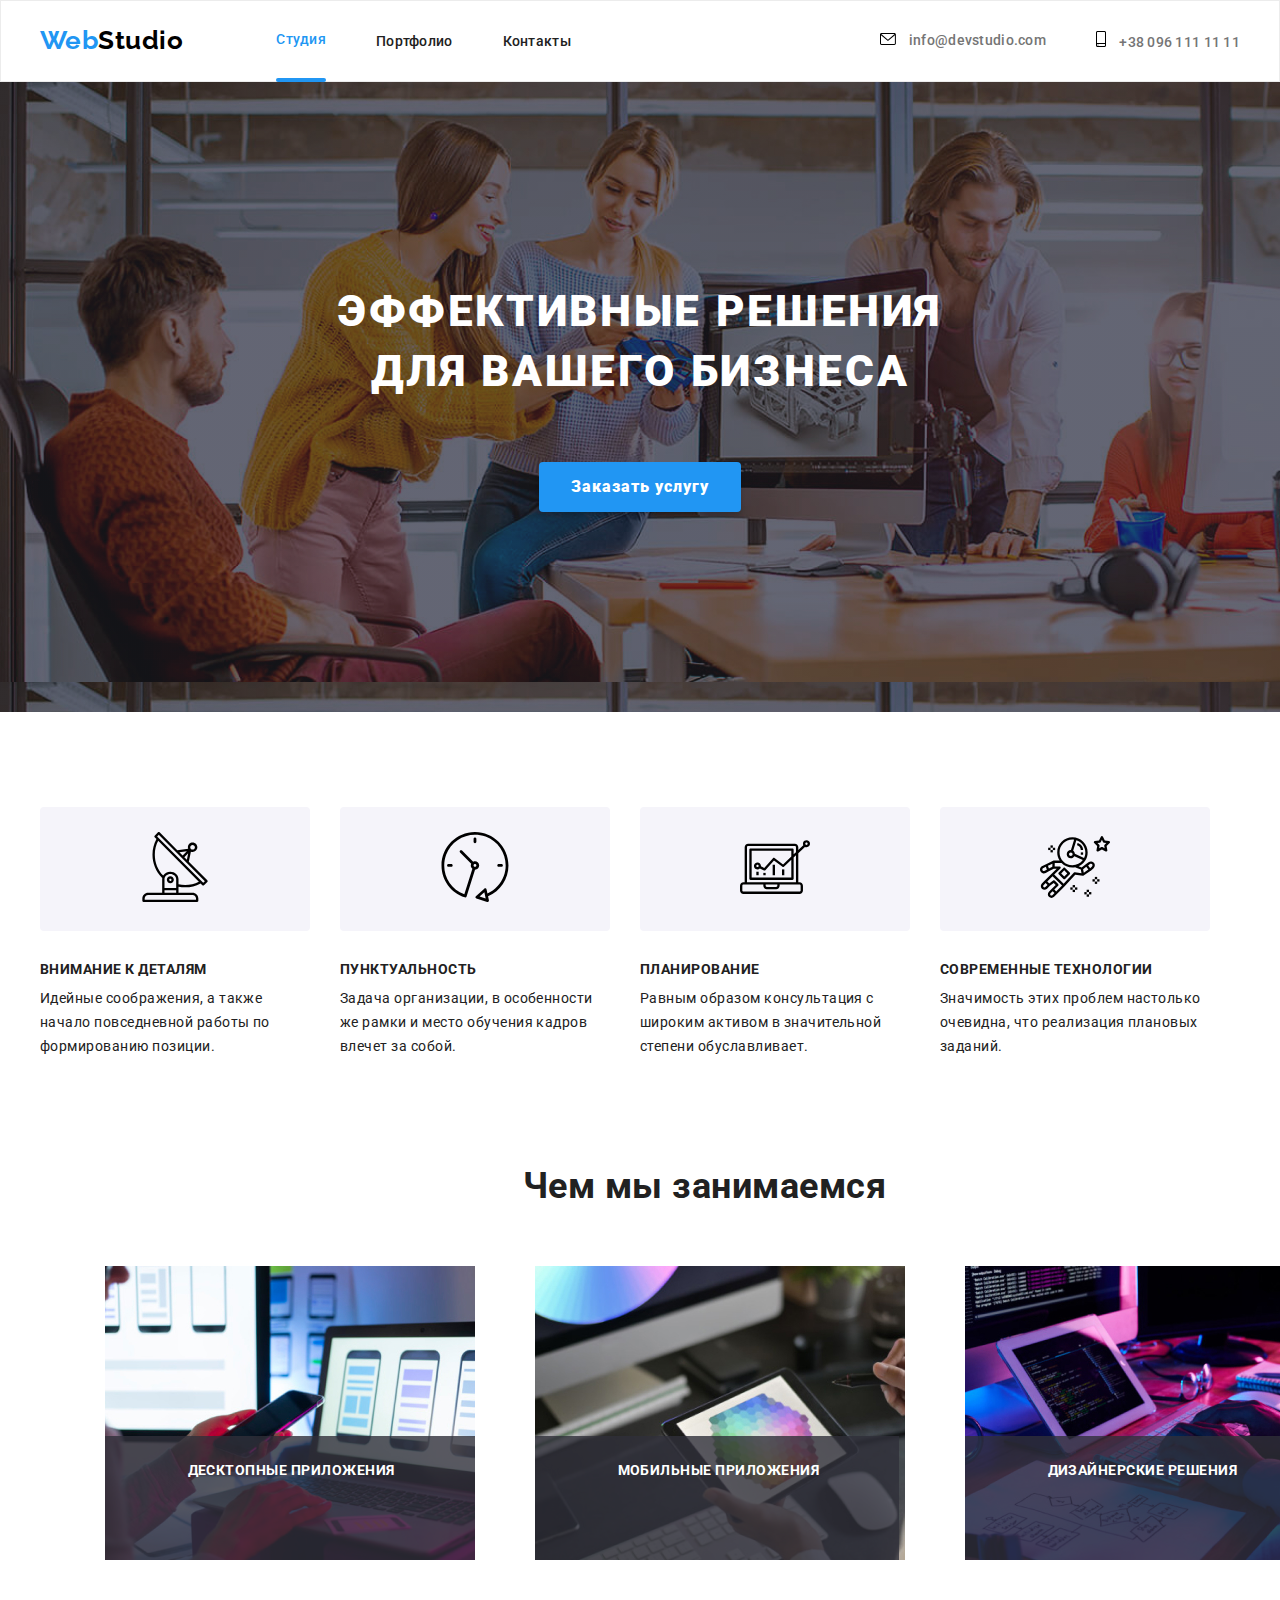
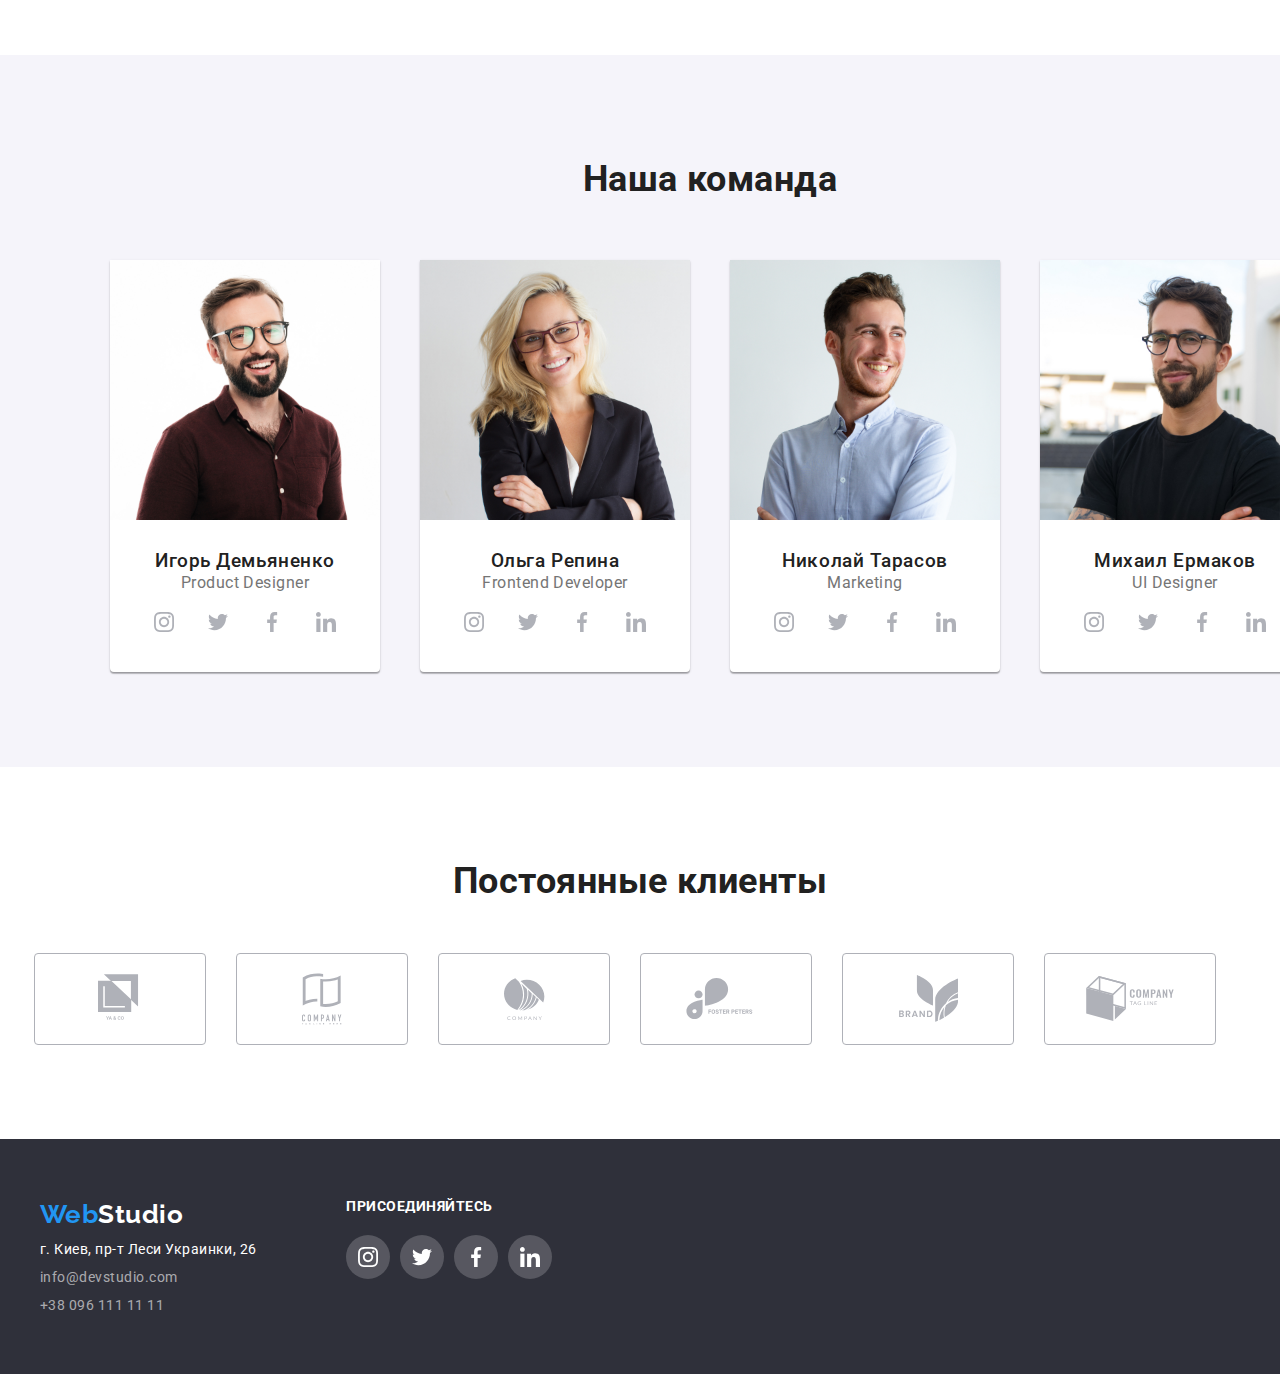
==== commit 42ece245: "добавляет модальное окно" ====
--- a/index.html
+++ b/index.html
@@ -9,7 +9,7 @@
     crossorigin="anonymous" />
     <link rel="preconnect" href="https://fonts.gstatic.com">
     <link rel="preconnect" href="https://fonts.gstatic.com">
-    <link href="https://fonts.googleapis.com/css2?family=Raleway:wght@700&family=Roboto:wght@400;700;900&display=swap"
+    <link href="https://fonts.googleapis.com/css2?family=Raleway:wght@700&family=Roboto:wght@400;500;700;900&display=swap"
         rel="stylesheet">
     <link rel="stylesheet" href="./css/styles.css" />
     </head>
@@ -57,7 +57,7 @@
             <div class="hero-container">
                 <h1 class="hero-title">
                     Эффективные решения для вашего бизнеса</h1> 
-                <button class="hero-button" type="button">Заказать услугу</button>
+                <button class="hero-button" type="button"  data-modal-open>Заказать услугу</button>
             </div>
         </section>
 
@@ -109,19 +109,19 @@
                 <ul class="imeges-list">
                     <li class="whotwedo-item"> 
                         <div class="whotwedo-overlay">
-                            <img src="./images/img-2.png" alt="#" width="370" height="294">
+                            <img src="./images/img-2.jpg" alt="#" width="370" height="294">
                             <p class="whotwedo-overlay-text">Десктопные приложения</p>
                         </div>
                     </li>
                     <li class="whotwedo-item"> 
                         <div class="whotwedo-overlay">
-                            <img src="./images/img-3.png" alt="#" width="370" height="294">
+                            <img src="./images/img-3.jpg" alt="#" width="370" height="294">
                             <p class="whotwedo-overlay-text">Мобильные приложения</p>
                         </div>
                     </li>
                     <li class="whotwedo-item"> 
                         <div class="whotwedo-overlay">
-                            <img src="./images/img-1.png" alt="#" width="370" height="294">
+                            <img src="./images/img-1.jpg" alt="#" width="370" height="294">
                             <p class="whotwedo-overlay-text">Дизайнерские решения</p>
                         </div>
                     </li>
@@ -356,28 +356,28 @@
                 <ul class="social-list-footer">
                     <li class="footer-social-item">
                         <a href="" class="footer-social-link">
-                            <svg class="social-list-icon">
+                            <svg class="footer-icon">
                                 <use href="./images/sprite.svg#instagram"></use>
                             </svg>
                         </a>
                     </li>
                     <li class="footer-social-item">
                         <a href="" class="footer-social-link">
-                            <svg class="social-list-icon">
+                            <svg class="footer-icon">
                                 <use href="./images/sprite.svg#twitter"></use>
                             </svg>
                         </a>
                     </li>
                     <li class="footer-social-item">
                         <a href="" class="footer-social-link">
-                            <svg class="social-list-icon">
+                            <svg class="footer-icon">
                                 <use href="./images/sprite.svg#facebook"></use>
                             </svg>
                         </a>
                     </li>
                     <li class="footer-social-item">
                         <a href="" class="footer-social-link">
-                            <svg class="social-list-icon">
+                            <svg class="footer-icon">
                                 <use href="./images/sprite.svg#linkedin"></use>
                             </svg>
                         </a>
@@ -388,7 +388,16 @@
     
     
         </footer>
+        <div class="backdrop is-hidden" data-modal>
+            <div class="modal">
+                <button type="button" class="modal-close-button" data-modal-close>
+                    <svg class="close-button-svg">
+                        <use href="./icons/sprite-svg.svg#icon-close-btn"></use>
+                    </svg>
+                </button>
+            </div>
         
+        <script src="./js/modal.js"></script>
     </body>
 
 </html>--- a/css/styles.css
+++ b/css/styles.css
@@ -111,9 +111,7 @@
   border-radius: 2px;
   background-color: var(--accent-color);
 }
-.current {
-  color: var(--accent-color);
-}
+
 .nav-links {
   font-weight: 500;
   font-size: 14px;
@@ -121,6 +119,9 @@
   letter-spacing: 0.02em;
   color: #212121;
   transition: color 250ms cubic-bezier(0.4, 0, 0.2, 1);
+}
+.current {
+  color: var(--accent-color);
 }
 .nav-links:focus,
 .nav-links:hover {
@@ -190,21 +191,21 @@
   margin-bottom: 30px;
 }
 .hero-button {
-  min-width: 170px;
-  padding: 10px 15px;
-
-  font-weight: bold;
+  font-weight: 900;
+  padding: 10px 32px;
+  margin-top: 30px;
   font-size: 16px;
   line-height: 1.875;
-  border-radius: 4px;
-  border: 0px;
-  background-color: #2196f3;
-  align-items: center;
   text-align: center;
   letter-spacing: 0.06em;
   color: #ffffff;
-}
-
+  border: none;
+  background-color: var(--accent-color);
+  box-shadow: 0px 4px 4px rgba(0, 0, 0, 0.15);
+  border-radius: 4px;
+  cursor: pointer;
+  transition: color 250ms cubic-bezier(0.4, 0, 0.2, 1);
+}
 /* ======== Details ========*/
 .opportunoties-icon-list {
   display: flex;
@@ -498,9 +499,8 @@
   height: 44px;
   border-radius: 50%;
   cursor: pointer;
-  fill: var(--icon-color);
+  fill: var(--white-color);
   background: rgba(255, 255, 255, 0.1);
-  transition: 250ms cubic-bezier(0.4, 0, 0.2, 1);
 }
 .footer-social-item:hover .social-list-icon,
 .footer-social-item:focus .social-list-icon {
@@ -522,7 +522,12 @@
 .footer-social-link:focus {
   background-color: var(--accent-color);
 }
-
+.footer-icon {
+  width: 20px;
+  height: 20px;
+  fill: var(--white-color);
+  transition: fill 250ms cubic-bezier(0.4, 0, 0.2, 1);
+}
 .social-list-footer {
   display: flex;
   align-items: baseline;
@@ -560,19 +565,24 @@
   justify-content: center;
   margin-bottom: 50px;
 }
-
 .button {
   display: inline-block;
-  background-color: var(--background-team);
-  font-weight: 500;
-  font-size: 16px;
-  line-height: 1.62;
+  padding: 6px 22px;
+  margin-left: 8px;
   text-align: center;
   border: 0px;
   border-radius: 4px;
-  padding: 6px 22px;
-  margin-left: 8px;
+  font-weight: 500;
+  line-height: 1.62;
+  color: var(--text-head-color);
+  background-color: var(--background-team);
+  cursor: pointer;
   transition: transform 250ms cubic-bezier(0.4, 0, 0.2, 1);
+}
+.button:hover,
+.button:focus {
+  background-color: var(--accent-color);
+  color: var(--white-color);
 }
 .portfolio-card {
   display: flex;
@@ -580,6 +590,10 @@
 }
 .project-card-link {
   display: block;
+}
+.project-card-link:hover {
+  box-shadow: 0px 1px 1px rgba(0, 0, 0, 0.12), 0px 4px 4px rgba(0, 0, 0, 0.06),
+    1px 4px 6px rgba(0, 0, 0, 0.16);
 }
 .project {
   width: 370px;
@@ -590,6 +604,7 @@
 .project:nth-child(3n) {
   margin-right: 0px;
 }
+
 .card-text {
   padding: 20px 24px;
 }
@@ -633,3 +648,68 @@
 .project-card-link:focus .overlay {
   transform: translateY(0%);
 }
+/* modal */
+.backdrop {
+  position: fixed;
+  top: 0;
+  left: 0;
+  width: 100%;
+  height: 100%;
+  background-color: rgba(0, 0, 0, 0.2);
+  transition: all 250ms cubic-bezier(0.4, 0, 0.2, 1);
+}
+
+.modal {
+  padding: 40px;
+  position: absolute;
+  left: 50%;
+  top: 50%;
+  transform: translate(-50%, -50%);
+  width: 528px;
+  height: 581px;
+  background: #ffffff;
+  box-shadow: 0px 1px 3px rgba(0, 0, 0, 0.12), 0px 1px 1px rgba(0, 0, 0, 0.14),
+    0px 2px 1px rgba(0, 0, 0, 0.2);
+  border-radius: 4px;
+}
+
+.close-button-svg {
+  width: 11px;
+  height: 11px;
+}
+
+.modal-close-button {
+  position: absolute;
+  top: 8px;
+  right: 8px;
+  width: 30px;
+  height: 30px;
+  background: #ffffff;
+  border: 1px solid rgba(0, 0, 0, 0.1);
+  box-sizing: border-box;
+  border-radius: 50%;
+  cursor: pointer;
+}
+
+.modal-close-button:hover,
+.modal-close-button:focus {
+  border-color: var(--accent-color);
+  transition: border-color 250ms cubic-bezier(0.4, 0, 0.2, 1);
+}
+
+.modal-close-button:hover .close-button-svg,
+.modal-close-button:focus .close-button-svg {
+  fill: var(--accent-color);
+  transition: fill 250ms cubic-bezier(0.4, 0, 0.2, 1);
+}
+
+.is-hidden {
+  opacity: 0;
+  visibility: hidden;
+  pointer-events: none;
+}
+
+.main-form {
+  display: flex;
+  flex-direction: column;
+}
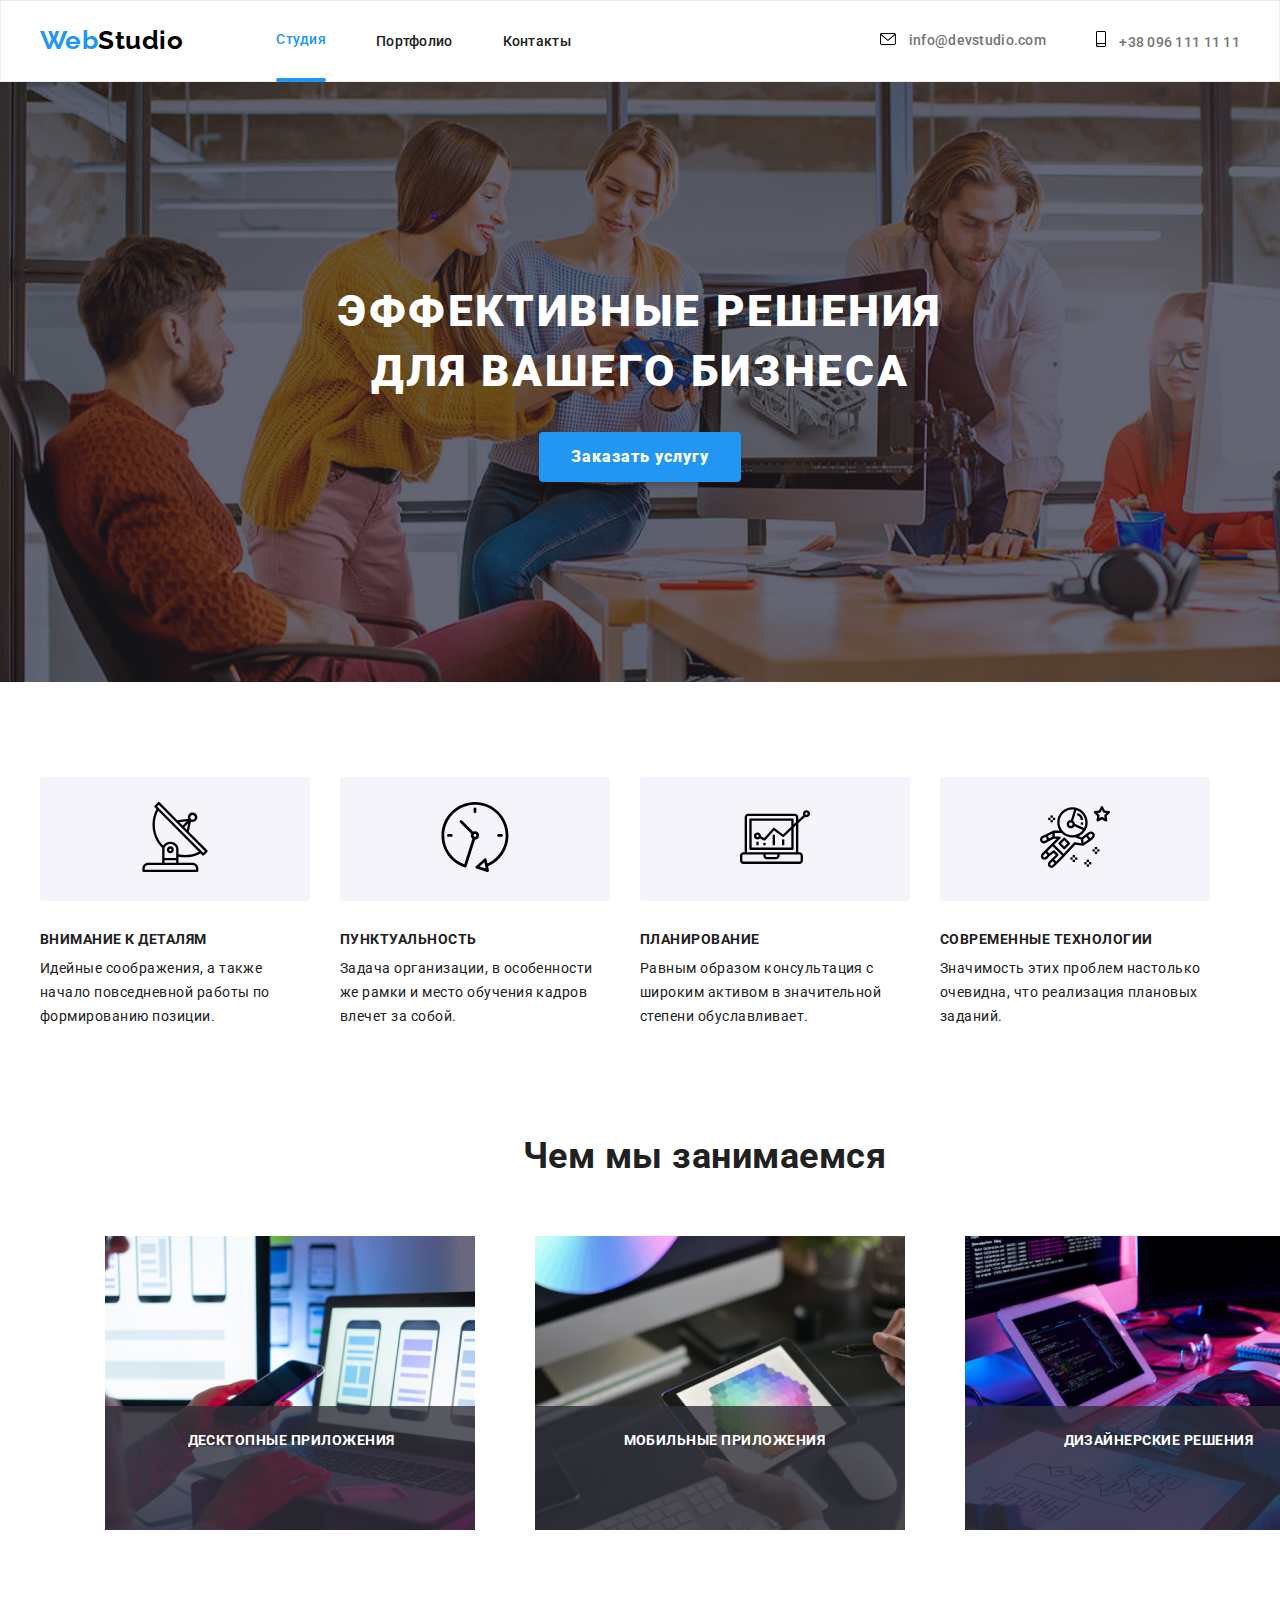
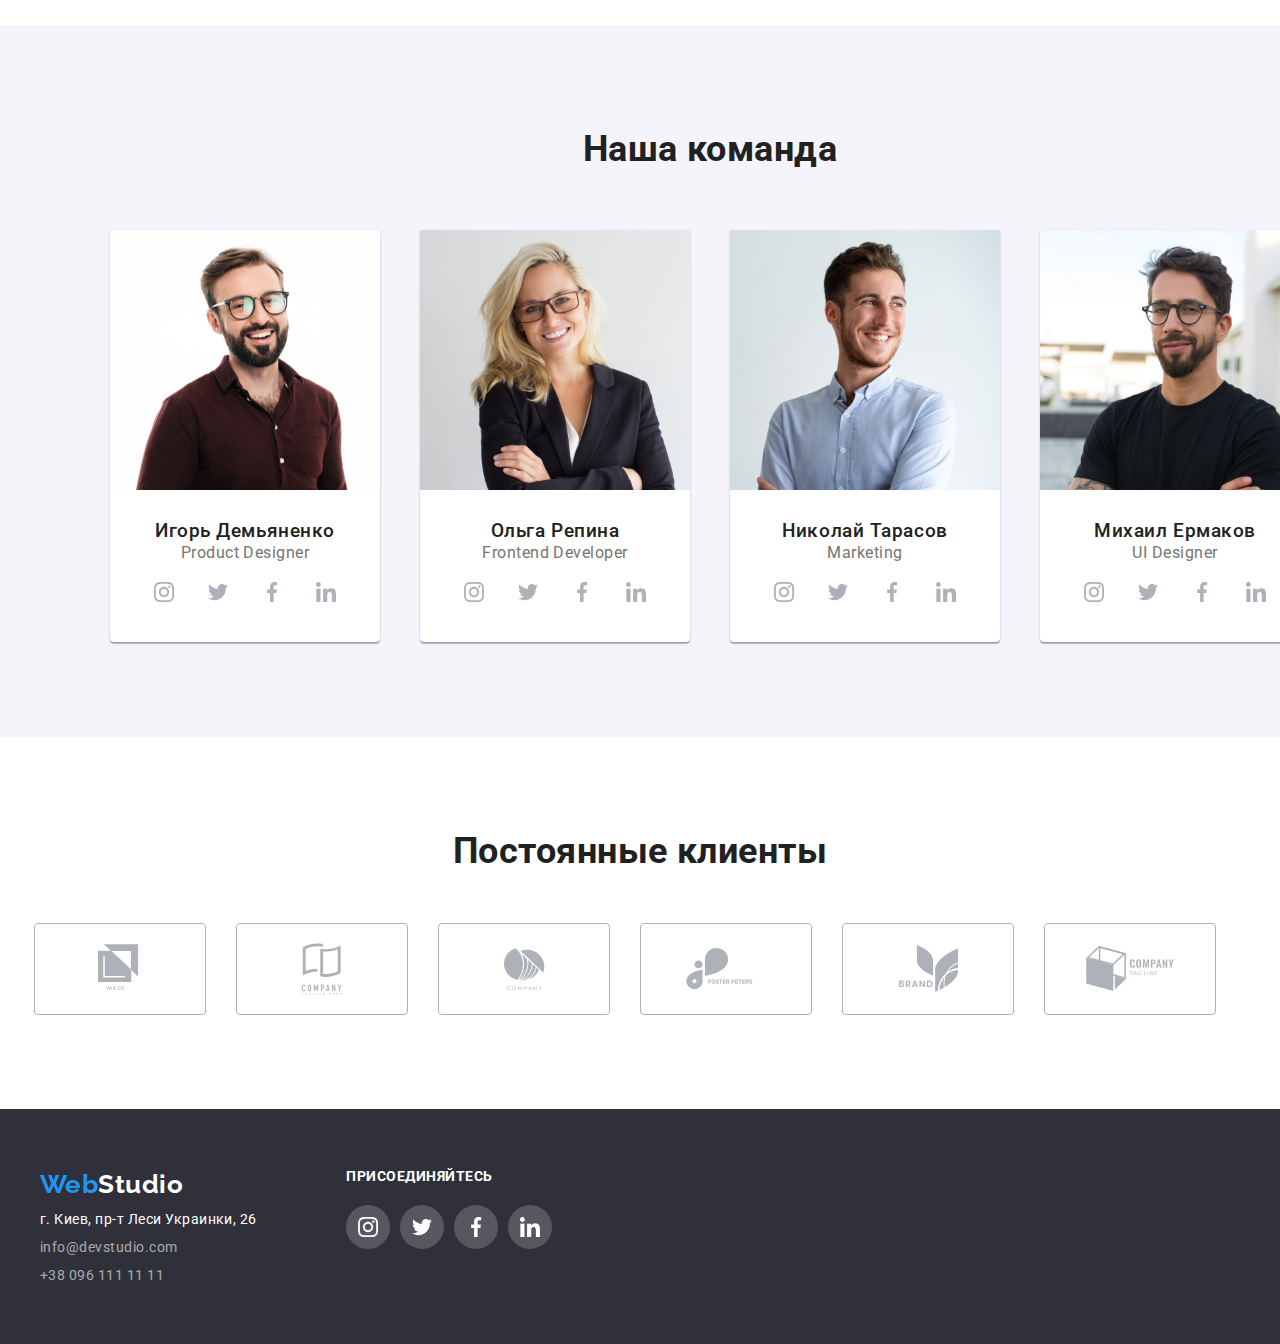
==== commit 695a2efe: "исправляет ошибки" ====
--- a/index.html
+++ b/index.html
@@ -116,13 +116,13 @@
                     <li class="whotwedo-item"> 
                         <div class="whotwedo-overlay">
                             <img src="./images/img-3.jpg" alt="#" width="370" height="294">
-                            <p class="whotwedo-overlay-text">Мобильные приложения</p>
+                            <p class="whotwedo-overlay-text whotwedo-text-pading">Мобильные приложения</p>
                         </div>
                     </li>
                     <li class="whotwedo-item"> 
                         <div class="whotwedo-overlay">
                             <img src="./images/img-1.jpg" alt="#" width="370" height="294">
-                            <p class="whotwedo-overlay-text">Дизайнерские решения</p>
+                            <p class="whotwedo-overlay-text whotwedo-text-pading3">Дизайнерские решения</p>
                         </div>
                     </li>
                 </ul>
--- a/css/styles.css
+++ b/css/styles.css
@@ -170,11 +170,13 @@
       rgba(47, 48, 58, 0.4)
     ),
     url(../images/hero-bg.jpg);
+  max-width: 1600px;
+  background-repeat: no-repeat;
   padding-top: 200px;
   padding-bottom: 200px;
   text-align: center;
-}
-
+  margin: 0 auto;
+}
 .hero-container {
   max-width: 695px;
   margin-right: auto;
@@ -182,13 +184,15 @@
 }
 
 .hero-title {
+  margin: 0 auto;
+  max-width: 696px;
   font-weight: 900;
   font-size: 44px;
   line-height: 1.36;
+  text-align: center;
   letter-spacing: 0.06em;
   text-transform: uppercase;
   color: #ffffff;
-  margin-bottom: 30px;
 }
 .hero-button {
   font-weight: 900;
@@ -296,6 +300,13 @@
   text-align: center;
   text-transform: uppercase;
 }
+.whotwedo-text-pading {
+  padding: 27px 80px 27px 89px;
+}
+.whotwedo-text-pading3 {
+  padding: 27px 80px 27px 99px;
+}
+
 /* -- Team -- */
 
 .our-team {
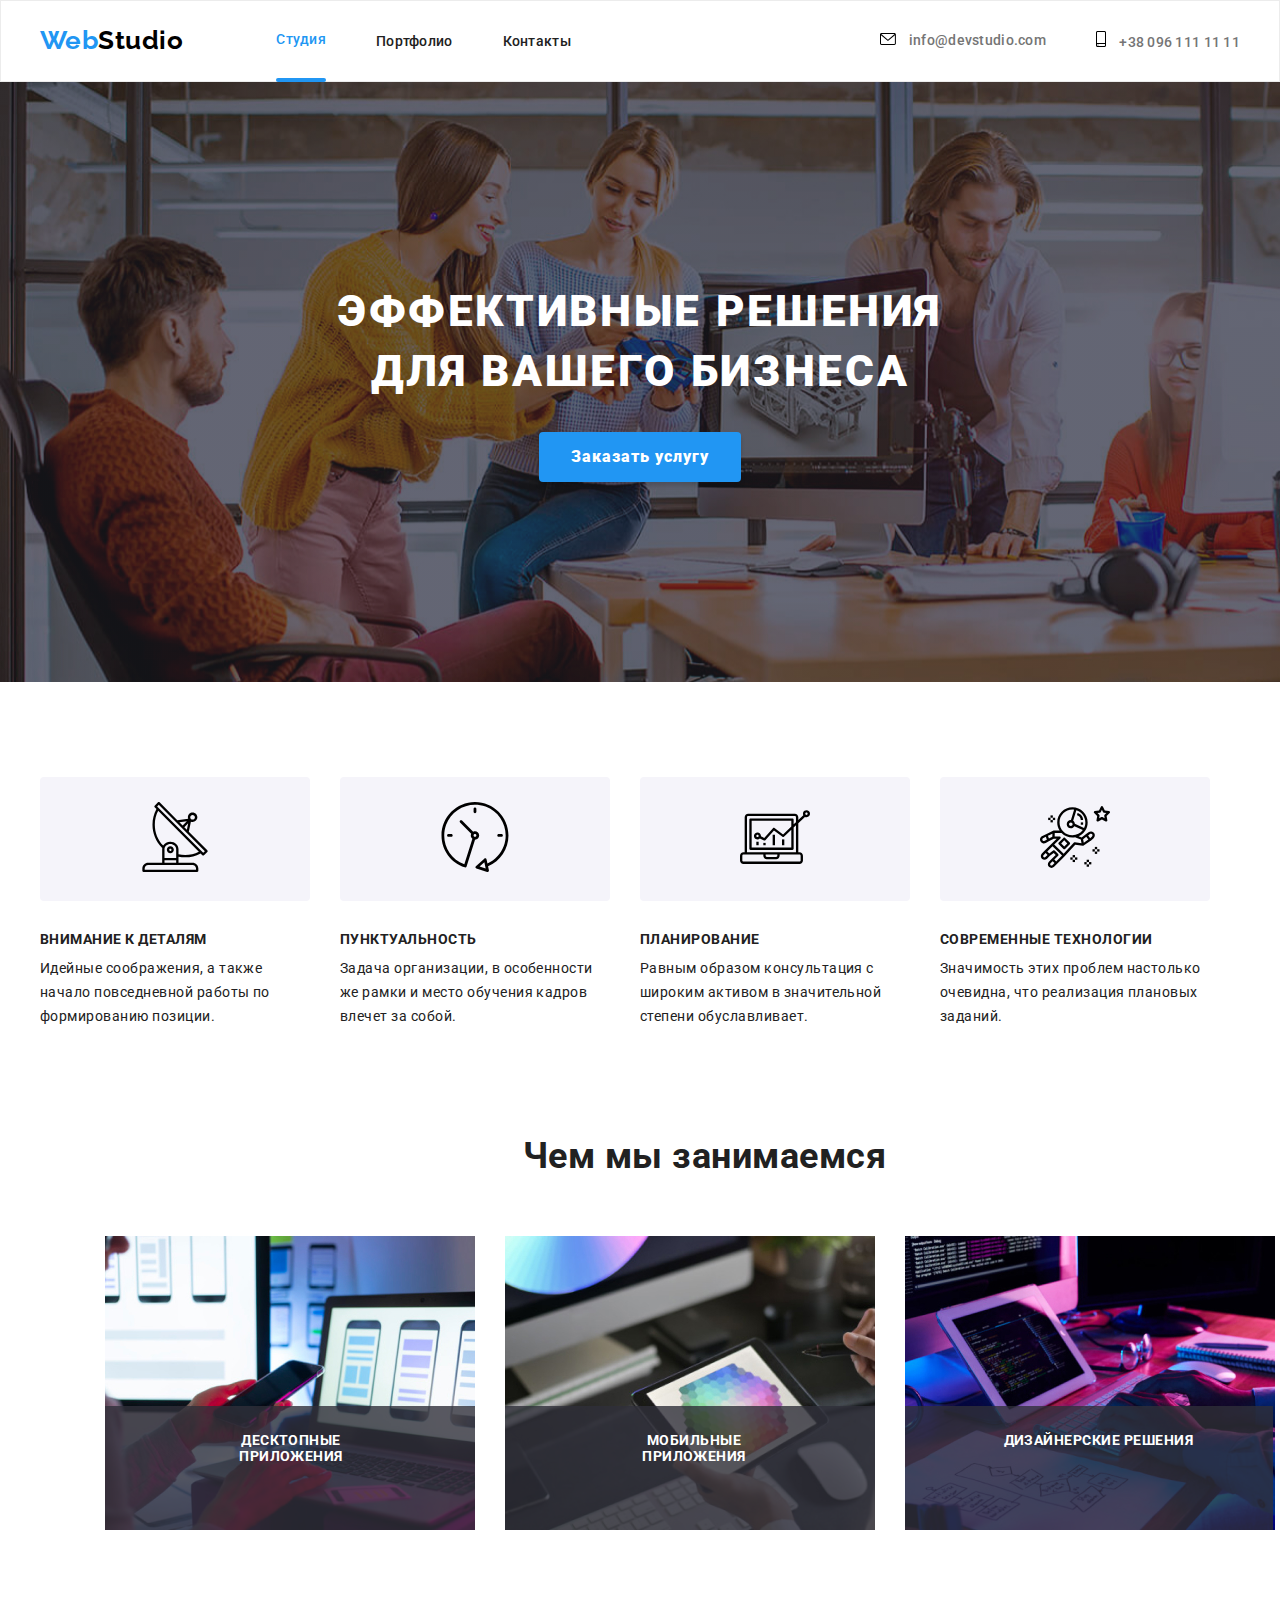
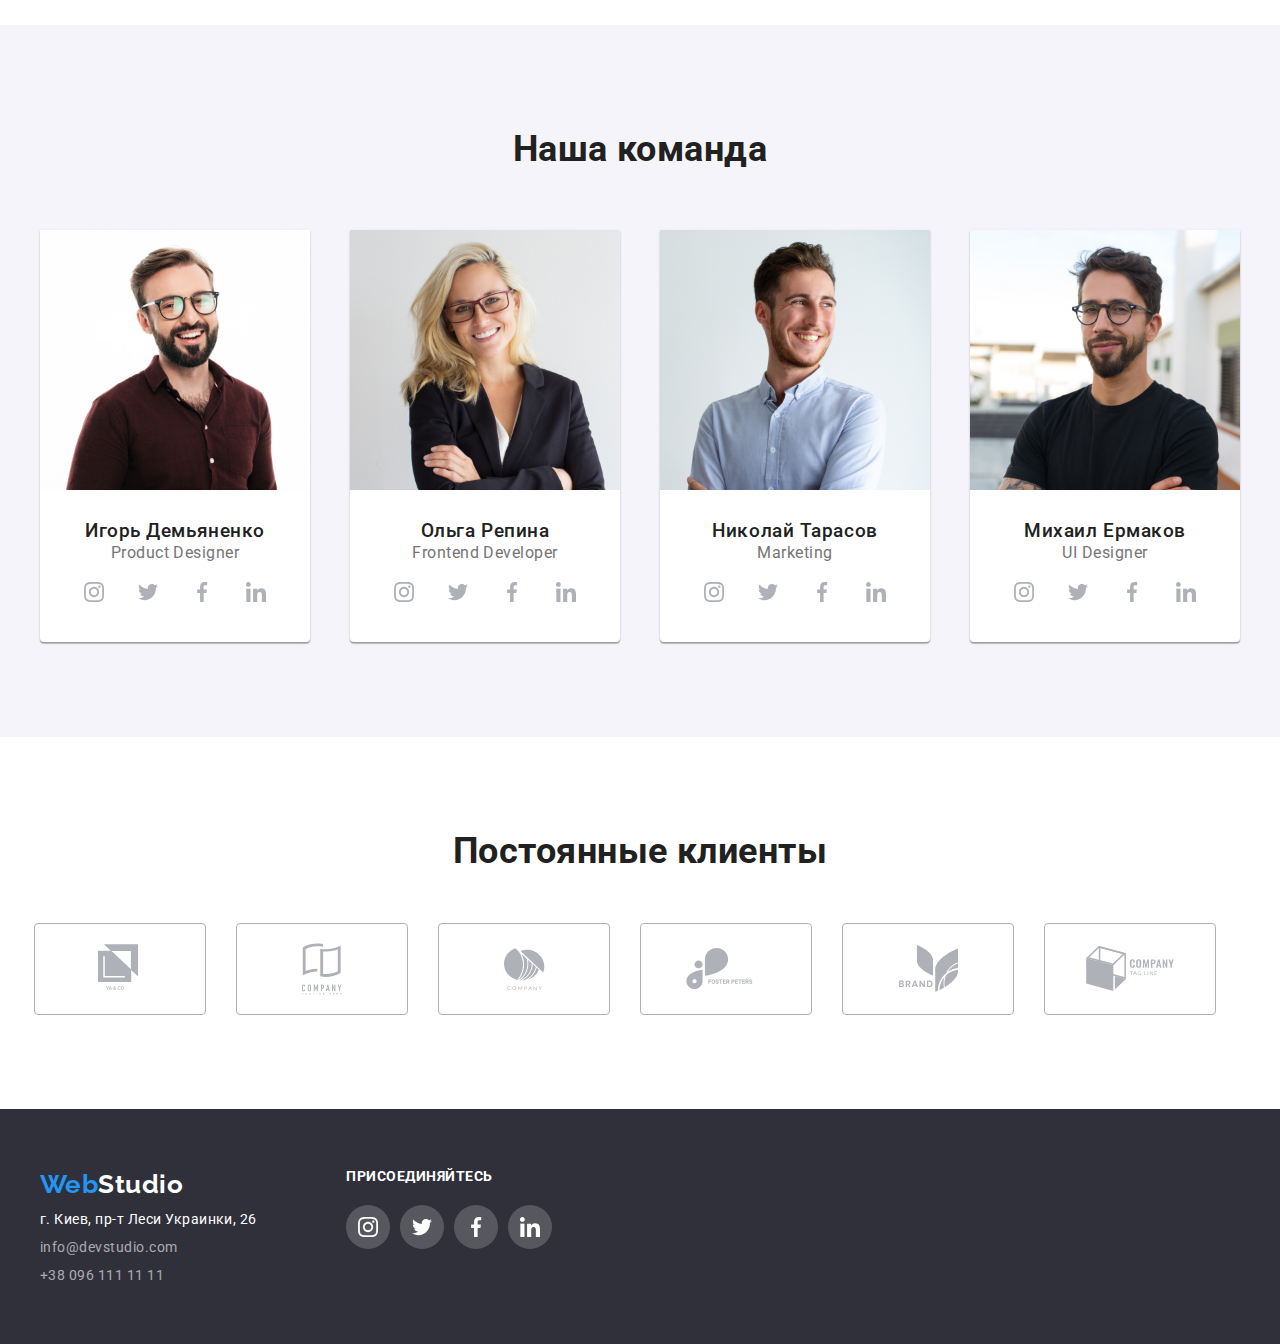
==== commit 1c958d90: "вносит правки" ====
--- a/index.html
+++ b/index.html
@@ -103,7 +103,7 @@
            
         </section>
 
-       <!-- Whot we do-->
+       <!-- What do we do-->
        <section class="whotwedo-section">
             <div class="container"><h2 class="imeges-title">Чем мы занимаемся</h2>
                 <ul class="imeges-list">
@@ -131,7 +131,8 @@
 
        <!-- Team -->
             <section class="our-team">
-                <div class="container"><h2 class="our-team-title">Наша команда</h2>
+                <div class="container">
+                    <h2 class="our-team-title">Наша команда</h2>
                 <ul class="our-team-list">
                     <li class="our-team-list-card"> <img src="./images/igor.jpg" alt="" width="270" height="260">
                         <h3 class="name">Игорь Демьяненко</h3>
--- a/css/styles.css
+++ b/css/styles.css
@@ -279,7 +279,7 @@
   display: flex;
 }
 
-.imeges-list :not(:last-child) {
+.whotwedo-item {
   margin-right: 30px;
 }
 .whotwedo-overlay {
@@ -310,7 +310,7 @@
 /* -- Team -- */
 
 .our-team {
-  padding: 95px;
+  padding: 95px 0px;
   background-color: #f5f4fa;
 }
 .our-team-title {
